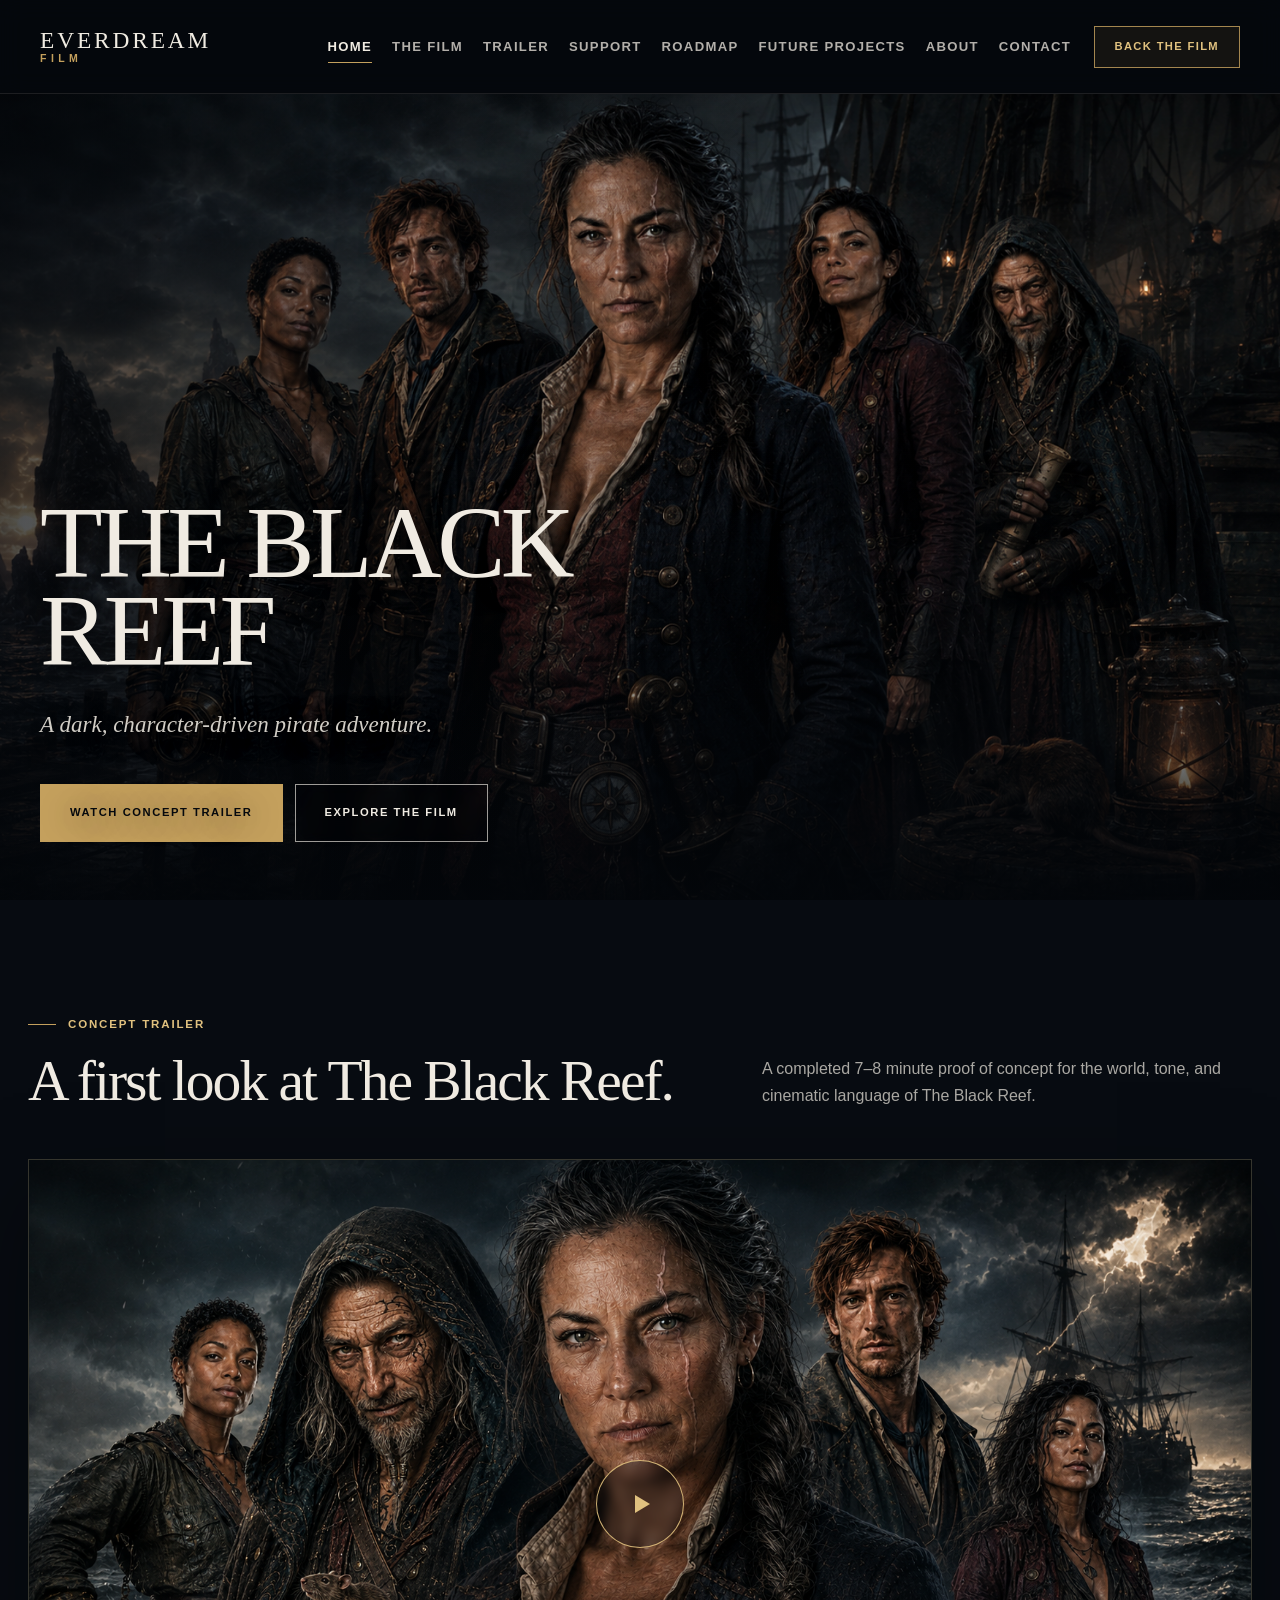
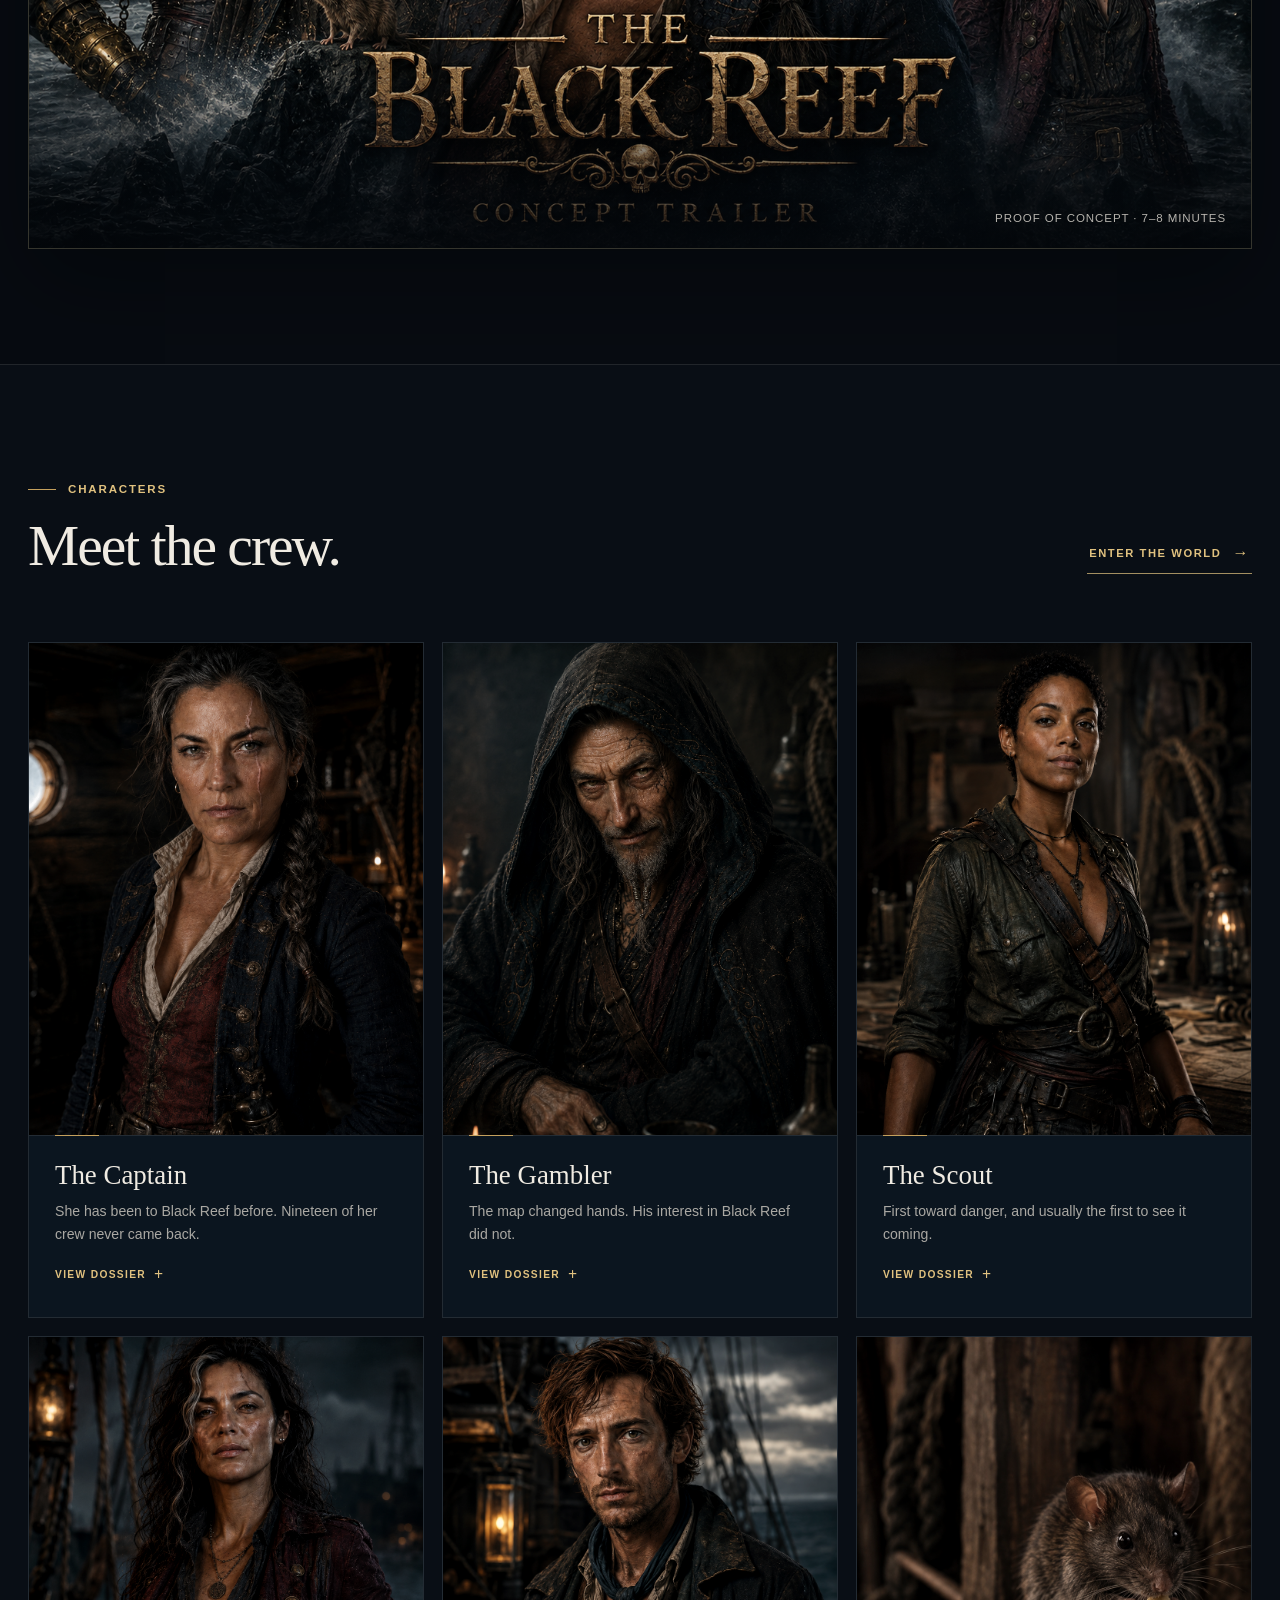
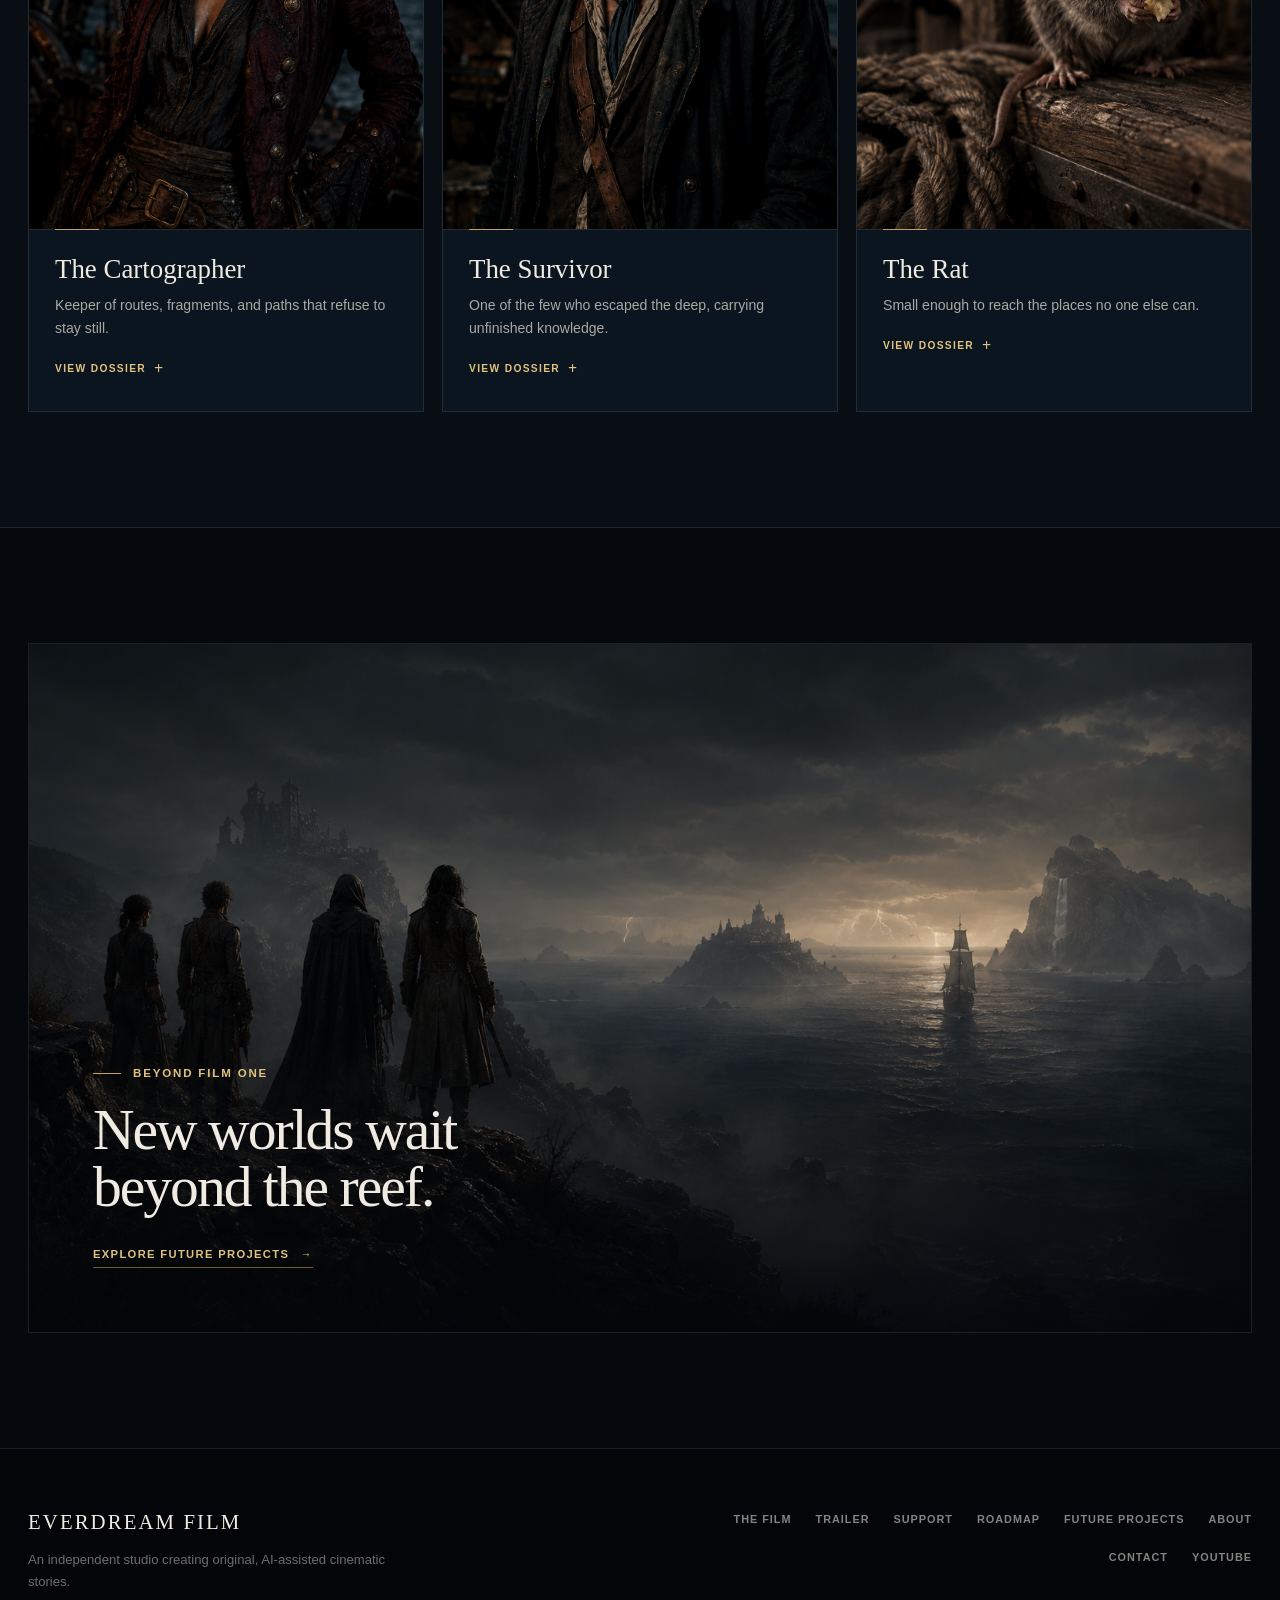
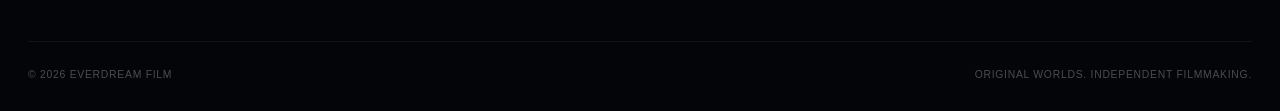
==== index.html @ 4c3705dc "Initial Everdream Film website" ====
<!doctype html>
<html lang="en">
  <head>
    <meta charset="utf-8">
    <meta name="viewport" content="width=device-width, initial-scale=1">
    <meta name="description" content="Everdream Film presents The Black Reef, a dark cinematic pirate adventure and an original AI-assisted feature project.">
    <meta name="theme-color" content="#05080d">
    <title>The Black Reef | Everdream Film</title>
    <link rel="stylesheet" href="css/styles.css">
    <script src="js/main.js" defer></script>
  </head>
  <body class="home-page">
    <a class="skip-link" href="#main-content">Skip to content</a>

    <header class="site-header">
      <div class="nav-wrap">
        <a class="wordmark" href="index.html" aria-label="Everdream Film home">
          <span class="wordmark__name">EVERDREAM</span>
          <span class="wordmark__type">Film</span>
        </a>

        <button class="menu-toggle" type="button" aria-expanded="false" aria-controls="site-navigation" aria-label="Open navigation">
          <span class="menu-toggle__line"></span>
        </button>

        <nav class="site-nav" id="site-navigation" aria-label="Primary navigation" data-open="false">
          <ul class="site-nav__list">
            <li><a class="site-nav__link" href="index.html" aria-current="page">Home</a></li>
            <li><a class="site-nav__link" href="film.html">The Film</a></li>
            <li><a class="site-nav__link" href="trailer.html">Trailer</a></li>
            <li><a class="site-nav__link" href="support.html">Support</a></li>
            <li><a class="site-nav__link" href="roadmap.html">Roadmap</a></li>
            <li><a class="site-nav__link" href="projects.html">Future Projects</a></li>
            <li><a class="site-nav__link" href="about.html">About</a></li>
            <li><a class="site-nav__link" href="contact.html">Contact</a></li>
          </ul>
          <a class="back-film" href="support.html">Back the Film</a>
        </nav>
      </div>
    </header>

    <main id="main-content">
      <section class="home-hero" aria-labelledby="hero-title">
        <img class="home-hero__art" src="assets/images/hero-black-reef.png" alt="The crew of The Black Reef standing on a storm-darkened dock" fetchpriority="high">
        <div class="home-hero__content">
          <h1 class="display-title" id="hero-title">THE BLACK REEF</h1>
          <p class="home-hero__subtitle">A dark, character-driven pirate adventure.</p>
          <div class="button-row">
            <a class="button button--primary" href="trailer.html">Watch Concept Trailer</a>
            <a class="button button--ghost" href="film.html">Explore the Film</a>
          </div>
        </div>
      </section>

      <section class="section home-trailer" aria-labelledby="featured-trailer-title">
        <div class="shell">
          <div class="section-heading section-heading--tight">
            <div>
              <p class="eyebrow">Concept trailer</p>
              <h2 class="section-title" id="featured-trailer-title">A first look at The Black Reef.</h2>
            </div>
            <p class="section-heading__copy">A completed 7–8 minute proof of concept for the world, tone, and cinematic language of The Black Reef.</p>
          </div>

          <a class="trailer-poster" href="trailer.html" aria-label="Open the Black Reef concept trailer page">
            <img src="assets/images/trailer-black-reef.png" alt="The Black Reef proof-of-concept artwork featuring the crew at sea" loading="lazy">
            <span class="play-button" aria-hidden="true"></span>
            <span class="trailer-poster__meta">Proof of concept · 7–8 minutes</span>
          </a>
        </div>
      </section>

      <section class="section section--navy" aria-labelledby="crew-title">
        <div class="shell">
          <div class="section-heading">
            <div>
              <p class="eyebrow">Characters</p>
              <h2 class="section-title" id="crew-title">Meet the crew.</h2>
            </div>
            <a class="text-link text-link--crew" href="film.html#characters">Enter the world</a>
          </div>

          <div class="crew-grid">
            <article class="crew-card character-card">
              <img src="assets/images/captain.png" alt="Portrait of The Captain" loading="lazy">
              <div class="crew-card__body"><h3 id="home-captain">The Captain</h3><p>She has been to Black Reef before. Nineteen of her crew never came back.</p><span class="crew-card__prompt" aria-hidden="true">View dossier</span></div>
              <button class="crew-card__open character-trigger" type="button" data-character="captain" aria-labelledby="home-captain" aria-haspopup="dialog"></button>
            </article>
            <article class="crew-card character-card">
              <img src="assets/images/gambler.png" alt="Portrait of The Gambler" loading="lazy">
              <div class="crew-card__body"><h3 id="home-gambler">The Gambler</h3><p>The map changed hands. His interest in Black Reef did not.</p><span class="crew-card__prompt" aria-hidden="true">View dossier</span></div>
              <button class="crew-card__open character-trigger" type="button" data-character="gambler" aria-labelledby="home-gambler" aria-haspopup="dialog"></button>
            </article>
            <article class="crew-card character-card">
              <img src="assets/images/scout.png" alt="Portrait of The Scout" loading="lazy">
              <div class="crew-card__body"><h3 id="home-scout">The Scout</h3><p>First toward danger, and usually the first to see it coming.</p><span class="crew-card__prompt" aria-hidden="true">View dossier</span></div>
              <button class="crew-card__open character-trigger" type="button" data-character="scout" aria-labelledby="home-scout" aria-haspopup="dialog"></button>
            </article>
            <article class="crew-card character-card">
              <img src="assets/images/cartographer.png" alt="Portrait of The Cartographer" loading="lazy">
              <div class="crew-card__body"><h3 id="home-cartographer">The Cartographer</h3><p>Keeper of routes, fragments, and paths that refuse to stay still.</p><span class="crew-card__prompt" aria-hidden="true">View dossier</span></div>
              <button class="crew-card__open character-trigger" type="button" data-character="cartographer" aria-labelledby="home-cartographer" aria-haspopup="dialog"></button>
            </article>
            <article class="crew-card character-card">
              <img src="assets/images/survivor.png" alt="Portrait of The Survivor" loading="lazy">
              <div class="crew-card__body"><h3 id="home-survivor">The Survivor</h3><p>One of the few who escaped the deep, carrying unfinished knowledge.</p><span class="crew-card__prompt" aria-hidden="true">View dossier</span></div>
              <button class="crew-card__open character-trigger" type="button" data-character="survivor" aria-labelledby="home-survivor" aria-haspopup="dialog"></button>
            </article>
            <article class="crew-card crew-card--rat character-card">
              <img src="assets/images/rat.png" alt="Portrait of The Rat" loading="lazy">
              <div class="crew-card__body"><h3 id="home-rat">The Rat</h3><p>Small enough to reach the places no one else can.</p><span class="crew-card__prompt" aria-hidden="true">View dossier</span></div>
              <button class="crew-card__open character-trigger" type="button" data-character="rat" aria-labelledby="home-rat" aria-haspopup="dialog"></button>
            </article>
          </div>
        </div>
      </section>

      <section class="section studio-teaser" aria-labelledby="future-title">
        <div class="shell">
          <a class="studio-teaser__visual" href="projects.html">
            <img src="assets/images/future-projects.png" alt="Figures looking across a dark sea toward distant islands and a sailing ship" loading="lazy">
            <div class="studio-teaser__copy">
              <p class="eyebrow">Beyond Film One</p>
              <h2 class="section-title" id="future-title">New worlds wait beyond the reef.</h2>
              <span class="text-link">Explore future projects</span>
            </div>
          </a>
        </div>
      </section>

      <dialog class="character-dialog" data-character-dialog aria-labelledby="character-dialog-title">
        <div class="character-dialog__surface">
          <button class="character-dialog__close" type="button" data-dialog-close aria-label="Close character dossier"><span aria-hidden="true">&#215;</span></button>
          <div class="character-dialog__portrait"><img src="assets/images/captain.png" alt="" data-character-image></div>
          <div class="character-dialog__copy">
            <p class="eyebrow">Character dossier</p>
            <h2 id="character-dialog-title" data-character-title>The Captain</h2>
            <p class="character-dialog__lead" data-character-lead></p>
            <div class="character-dialog__bio" data-character-copy></div>
          </div>
        </div>
      </dialog>
    </main>

    <footer class="site-footer">
      <div class="shell">
        <div class="footer-top">
          <div>
            <p class="footer-title">Everdream Film</p>
            <p class="footer-copy">An independent studio creating original, AI-assisted cinematic stories.</p>
          </div>
          <ul class="footer-nav" aria-label="Footer navigation">
            <li><a href="film.html">The Film</a></li>
            <li><a href="trailer.html">Trailer</a></li>
            <li><a href="support.html">Support</a></li>
            <li><a href="roadmap.html">Roadmap</a></li>
            <li><a href="projects.html">Future Projects</a></li>
            <li><a href="about.html">About</a></li>
            <li><a href="contact.html">Contact</a></li>
            <li><a href="https://www.youtube.com/@EverdreamAI">YouTube</a></li>
          </ul>
        </div>
        <div class="footer-bottom">
          <span>© <span data-current-year>2026</span> Everdream Film</span>
          <span>Original worlds. Independent filmmaking.</span>
        </div>
      </div>
    </footer>
  </body>
</html>
---- css/styles.css ----
:root {
  color-scheme: dark;
  --ink: #05080d;
  --ink-soft: #090e15;
  --navy: #0b151f;
  --navy-light: #142331;
  --paper: #f0ebe2;
  --muted: #aaa8a3;
  --gold: #c4a05d;
  --gold-light: #e0c17f;
  --gold-dark: #755a30;
  --red: #682128;
  --line: rgba(196, 160, 93, 0.23);
  --line-soft: rgba(240, 235, 226, 0.1);
  --serif: "Iowan Old Style", "Palatino Linotype", Palatino, Georgia, serif;
  --sans: Inter, ui-sans-serif, -apple-system, BlinkMacSystemFont, "Segoe UI", sans-serif;
  --page: min(1240px, calc(100% - 56px));
  --header-height: 94px;
  --ease: 240ms ease;
}

* {
  box-sizing: border-box;
}

html {
  scroll-behavior: smooth;
  scroll-padding-top: calc(var(--header-height) + 24px);
}

body {
  margin: 0;
  background: var(--ink);
  color: var(--paper);
  font-family: var(--sans);
  font-size: 16px;
  line-height: 1.65;
  -webkit-font-smoothing: antialiased;
  overflow-x: clip;
}

body.menu-open {
  overflow: hidden;
}

img,
video {
  display: block;
  max-width: 100%;
}

a {
  color: inherit;
  text-decoration: none;
}

button,
a {
  -webkit-tap-highlight-color: transparent;
}

button {
  color: inherit;
  font: inherit;
}

:focus-visible {
  outline: 2px solid var(--gold-light);
  outline-offset: 4px;
}

::selection {
  background: var(--gold);
  color: var(--ink);
}

.skip-link {
  position: fixed;
  top: 12px;
  left: 12px;
  z-index: 1000;
  padding: 10px 16px;
  background: var(--paper);
  color: var(--ink);
  transform: translateY(-160%);
  transition: transform var(--ease);
}

.skip-link:focus {
  transform: translateY(0);
}

.visually-hidden {
  position: absolute;
  width: 1px;
  height: 1px;
  padding: 0;
  margin: -1px;
  overflow: hidden;
  clip: rect(0, 0, 0, 0);
  white-space: nowrap;
  border: 0;
}

.shell {
  width: var(--page);
  margin-inline: auto;
}

/* Header and navigation */
.site-header {
  position: sticky;
  top: 0;
  z-index: 100;
  height: var(--header-height);
  border-bottom: 1px solid rgba(240, 235, 226, 0.09);
  background: rgba(5, 8, 13, 0.92);
  backdrop-filter: blur(12px);
  -webkit-backdrop-filter: blur(12px);
  transition: background-color var(--ease), box-shadow var(--ease);
}

.site-header.is-scrolled {
  background: rgba(5, 8, 13, 0.975);
  box-shadow: 0 12px 38px rgba(0, 0, 0, 0.22);
}

.nav-wrap {
  display: flex;
  width: min(1480px, calc(100% - 80px));
  height: 100%;
  align-items: center;
  justify-content: space-between;
  margin-inline: auto;
}

.wordmark {
  position: relative;
  z-index: 102;
  display: inline-flex;
  flex-direction: column;
  gap: 1px;
  line-height: 1;
  letter-spacing: 0.18em;
}

.wordmark__name {
  font-family: var(--serif);
  font-size: 1.46rem;
}

.wordmark__type {
  color: var(--gold);
  font-size: 0.66rem;
  font-weight: 700;
  letter-spacing: 0.42em;
  text-transform: uppercase;
}

.site-nav {
  display: flex;
  align-items: center;
  gap: clamp(22px, 1.75vw, 32px);
}

.site-nav__list {
  display: flex;
  align-items: center;
  gap: clamp(20px, 1.55vw, 29px);
  margin: 0;
  padding: 0;
  list-style: none;
}

.site-nav__link {
  position: relative;
  color: rgba(240, 235, 226, 0.74);
  font-size: 0.82rem;
  font-weight: 650;
  letter-spacing: 0.1em;
  text-transform: uppercase;
  transition: color var(--ease);
}

.site-nav__link::after {
  position: absolute;
  right: 0;
  bottom: -9px;
  left: 0;
  height: 1px;
  background: var(--gold);
  content: "";
  transform: scaleX(0);
  transform-origin: right;
  transition: transform var(--ease);
}

.site-nav__link:hover,
.site-nav__link[aria-current="page"] {
  color: var(--paper);
}

.site-nav__link:hover::after,
.site-nav__link[aria-current="page"]::after {
  transform: scaleX(1);
  transform-origin: left;
}

.back-film {
  display: inline-flex;
  min-height: 42px;
  align-items: center;
  justify-content: center;
  padding: 9px 20px;
  border: 1px solid rgba(196, 160, 93, 0.82);
  background: rgba(196, 160, 93, 0.08);
  color: var(--gold-light);
  font-size: 0.7rem;
  font-weight: 750;
  letter-spacing: 0.12em;
  text-transform: uppercase;
  transition: background var(--ease), color var(--ease), border-color var(--ease);
}

.back-film:hover {
  border-color: var(--gold-light);
  background: var(--gold-light);
  color: var(--ink);
}

.menu-toggle {
  position: relative;
  z-index: 102;
  display: none;
  width: 46px;
  height: 46px;
  padding: 0;
  border: 0;
  background: transparent;
  cursor: pointer;
}

.menu-toggle__line,
.menu-toggle::before,
.menu-toggle::after {
  position: absolute;
  left: 11px;
  width: 24px;
  height: 1px;
  background: var(--paper);
  content: "";
  transition: transform var(--ease), opacity var(--ease), top var(--ease);
}

.menu-toggle::before { top: 15px; }
.menu-toggle__line { top: 22px; }
.menu-toggle::after { top: 29px; }
.menu-toggle[aria-expanded="true"]::before { top: 22px; transform: rotate(45deg); }
.menu-toggle[aria-expanded="true"] .menu-toggle__line { opacity: 0; }
.menu-toggle[aria-expanded="true"]::after { top: 22px; transform: rotate(-45deg); }

/* Type and shared elements */
.eyebrow {
  display: flex;
  align-items: center;
  gap: 12px;
  margin: 0 0 18px;
  color: var(--gold-light);
  font-size: 0.72rem;
  font-weight: 700;
  letter-spacing: 0.16em;
  text-transform: uppercase;
}

.eyebrow::before {
  width: 28px;
  height: 1px;
  background: var(--gold);
  content: "";
}

.display-title,
.section-title,
.page-title {
  margin: 0;
  font-family: var(--serif);
  font-weight: 400;
  text-wrap: balance;
}

.display-title {
  max-width: 700px;
  font-size: clamp(4.4rem, 8vw, 8.4rem);
  line-height: 0.86;
  letter-spacing: -0.045em;
}

.page-title {
  max-width: 860px;
  font-size: clamp(3.5rem, 7vw, 7rem);
  line-height: 0.92;
  letter-spacing: -0.04em;
}

.section-title {
  font-size: clamp(2.55rem, 4.5vw, 4.9rem);
  line-height: 0.99;
  letter-spacing: -0.035em;
}

.lede {
  max-width: 680px;
  margin: 22px 0 0;
  color: rgba(240, 235, 226, 0.76);
  font-family: var(--serif);
  font-size: clamp(1.1rem, 1.8vw, 1.38rem);
  font-style: italic;
}

.button-row {
  display: flex;
  flex-wrap: wrap;
  gap: 12px;
  margin-top: 34px;
}

.button {
  display: inline-flex;
  min-height: 52px;
  align-items: center;
  justify-content: center;
  padding: 13px 23px;
  border: 1px solid var(--gold);
  font-size: 0.7rem;
  font-weight: 750;
  letter-spacing: 0.14em;
  text-transform: uppercase;
  transition: background var(--ease), color var(--ease), border-color var(--ease), transform var(--ease);
}

.button:hover {
  transform: translateY(-2px);
}

.button--primary {
  background: var(--gold);
  color: var(--ink);
}

.button--primary:hover {
  border-color: var(--gold-light);
  background: var(--gold-light);
}

.button--ghost {
  border-color: rgba(240, 235, 226, 0.66);
  background: rgba(5, 8, 13, 0.22);
  color: var(--paper);
  backdrop-filter: blur(6px);
}

.button--ghost:hover {
  border-color: var(--paper);
  background: var(--paper);
  color: var(--ink);
}

.text-link {
  display: inline-flex;
  align-items: center;
  gap: 11px;
  padding-bottom: 3px;
  border-bottom: 1px solid var(--gold-dark);
  color: var(--gold-light);
  font-size: 0.7rem;
  font-weight: 750;
  letter-spacing: 0.12em;
  text-transform: uppercase;
  transition: gap var(--ease), border-color var(--ease);
}

.text-link::after { content: "→"; }
.text-link:hover { gap: 16px; border-color: var(--gold-light); }

.text-link--crew {
  min-height: 36px;
  padding: 3px 2px 7px;
  border-bottom-color: rgba(224, 193, 127, 0.72);
  letter-spacing: 0.14em;
}

.text-link--crew::after {
  font-size: 1rem;
  transition: transform var(--ease);
}

.text-link--crew:hover {
  border-color: var(--gold-light);
}

.text-link--crew:hover::after {
  transform: translateX(3px);
}

.section {
  position: relative;
  padding: clamp(78px, 9vw, 126px) 0;
}

.section--compact { padding: clamp(66px, 7vw, 96px) 0; }
.section--navy { border-block: 1px solid var(--line-soft); background: var(--ink-soft); }
.section--red-glow {
  background: radial-gradient(circle at 88% 18%, rgba(104, 33, 40, 0.16), transparent 30%), var(--ink);
}

.section-heading {
  display: flex;
  align-items: flex-end;
  justify-content: space-between;
  gap: 40px;
  margin-bottom: clamp(38px, 5.5vw, 68px);
}

.section-heading--tight { margin-bottom: clamp(32px, 4vw, 50px); }
.section-heading--top { align-items: flex-start; }

.section-heading__copy {
  max-width: 490px;
  margin: 0;
  color: var(--muted);
}

.intro-grid {
  display: grid;
  grid-template-columns: minmax(0, 0.82fr) minmax(0, 1.18fr);
  gap: clamp(40px, 9vw, 130px);
  align-items: start;
}

.intro-copy {
  margin: 0 0 24px;
  color: var(--paper);
  font-family: var(--serif);
  font-size: clamp(1.45rem, 2.45vw, 2.2rem);
  line-height: 1.38;
}

.body-copy { max-width: 680px; color: var(--muted); }
.body-copy p { margin-block: 0 16px; }
.body-copy p:last-child { margin-bottom: 0; }

/* Homepage */
.home-page .site-header {
  border-bottom-color: rgba(240, 235, 226, 0.1);
  background: rgba(5, 8, 13, 0.92);
}

.home-hero {
  position: relative;
  height: calc(100svh - var(--header-height));
  min-height: 640px;
  overflow: hidden;
  background: var(--ink);
}

.home-hero__art {
  position: absolute;
  inset: 0;
  width: 100%;
  height: 100%;
  object-fit: cover;
  object-position: 50% 45%;
}

.home-hero::before {
  position: absolute;
  inset: 0;
  z-index: 1;
  background:
    linear-gradient(90deg, rgba(3, 6, 10, 0.66) 0%, rgba(3, 6, 10, 0.1) 40%, transparent 62%),
    linear-gradient(0deg, rgba(3, 6, 10, 0.92) 0%, rgba(3, 6, 10, 0.13) 38%, transparent 62%);
  content: "";
  pointer-events: none;
}

.home-hero__content {
  position: absolute;
  bottom: clamp(46px, 6.5vh, 72px);
  left: max(40px, calc((100% - min(1480px, calc(100% - 80px))) / 2));
  z-index: 2;
  width: min(610px, calc(100% - 56px));
  text-shadow: 0 3px 30px rgba(0, 0, 0, 0.72);
}

.home-hero__subtitle {
  margin: 30px 0 0;
  color: rgba(240, 235, 226, 0.87);
  font-family: var(--serif);
  font-size: clamp(1.12rem, 1.8vw, 1.45rem);
  font-style: italic;
}

.home-hero .button-row { margin-top: 40px; }
.home-hero .button { min-height: 58px; padding: 15px 29px; }

.home-trailer { background: #070b11; }

.js .home-page .reveal-section {
  opacity: 0;
  transform: translateY(12px);
  transition: opacity 520ms ease, transform 520ms ease;
}

.js .home-page .reveal-section.is-visible {
  opacity: 1;
  transform: translateY(0);
}

.trailer-poster {
  position: relative;
  display: block;
  overflow: hidden;
  border: 1px solid var(--line);
  background: var(--navy);
  box-shadow: 0 32px 90px rgba(0, 0, 0, 0.36);
}

.trailer-poster::after {
  position: absolute;
  inset: 0;
  background: linear-gradient(0deg, rgba(3, 6, 10, 0.78), transparent 30%);
  content: "";
  transition: background var(--ease);
}

.trailer-poster img {
  width: 100%;
  aspect-ratio: 16 / 9;
  object-fit: cover;
  transition: transform 700ms ease;
}

.trailer-poster:hover img { transform: scale(1.015); }
.trailer-poster:hover::after { background: linear-gradient(0deg, rgba(3, 6, 10, 0.66), transparent 34%); }

.play-button {
  position: absolute;
  top: 50%;
  left: 50%;
  z-index: 3;
  display: grid;
  width: 88px;
  height: 88px;
  place-items: center;
  border: 1px solid rgba(224, 193, 127, 0.9);
  border-radius: 50%;
  background: rgba(3, 6, 10, 0.42);
  box-shadow: 0 10px 38px rgba(0, 0, 0, 0.35);
  transform: translate(-50%, -50%);
  transition: background var(--ease), transform var(--ease);
  backdrop-filter: blur(5px);
}

.play-button::after {
  width: 0;
  height: 0;
  margin-left: 5px;
  border-top: 9px solid transparent;
  border-bottom: 9px solid transparent;
  border-left: 15px solid var(--gold-light);
  content: "";
}

.trailer-poster:hover .play-button {
  background: rgba(196, 160, 93, 0.2);
  transform: translate(-50%, -50%) scale(1.06);
}

.trailer-poster__meta {
  position: absolute;
  right: 25px;
  bottom: 20px;
  z-index: 3;
  color: rgba(240, 235, 226, 0.75);
  font-size: 0.72rem;
  letter-spacing: 0.08em;
  text-transform: uppercase;
}

.crew-grid {
  display: grid;
  grid-template-columns: repeat(3, 1fr);
  gap: 18px;
}

.crew-card {
  position: relative;
  overflow: hidden;
  border: 1px solid var(--line-soft);
  background: var(--navy);
  transition: border-color var(--ease), transform var(--ease);
}

.character-card { cursor: pointer; }

.crew-card__open {
  position: absolute;
  inset: 0;
  z-index: 3;
  width: 100%;
  padding: 0;
  border: 0;
  background: transparent;
  cursor: pointer;
}

.crew-card__open:focus-visible {
  outline: 2px solid var(--gold-light);
  outline-offset: -5px;
}

.crew-card:hover {
  border-color: var(--gold-dark);
  transform: translateY(-4px);
}

.crew-card img {
  width: 100%;
  aspect-ratio: 4 / 5;
  object-fit: cover;
  object-position: center 22%;
  filter: saturate(0.88) contrast(1.03);
  transition: filter var(--ease), transform 600ms ease;
}

.crew-card:hover img {
  filter: saturate(1) contrast(1.03);
  transform: scale(1.015);
}

.crew-card--rat img { object-position: center; }

.crew-card__body {
  position: relative;
  padding: 25px 26px 28px;
  border-top: 1px solid var(--line-soft);
}

.crew-card__body::before {
  position: absolute;
  top: -1px;
  left: 26px;
  width: 44px;
  height: 1px;
  background: var(--gold);
  content: "";
}

.crew-card h3 {
  margin: 0;
  font-family: var(--serif);
  font-size: clamp(1.5rem, 2.1vw, 2rem);
  font-weight: 400;
  line-height: 1.1;
}

.crew-card p {
  margin: 9px 0 0;
  color: var(--muted);
  font-size: 0.88rem;
}

.crew-card__prompt {
  display: inline-flex;
  align-items: center;
  gap: 8px;
  margin-top: 16px;
  color: var(--gold-light);
  font-size: 0.64rem;
  font-weight: 700;
  letter-spacing: 0.13em;
  text-transform: uppercase;
}

.crew-card__prompt::after {
  content: "+";
  font-family: var(--serif);
  font-size: 1rem;
  transition: transform var(--ease);
}

.character-card:hover .crew-card__prompt::after { transform: rotate(90deg); }

.character-dialog {
  width: min(980px, calc(100% - 40px));
  max-width: none;
  max-height: min(780px, calc(100dvh - 40px));
  margin: auto;
  padding: 0;
  overflow: hidden;
  border: 1px solid rgba(196, 160, 93, 0.42);
  background: var(--ink-soft);
  color: var(--paper);
  box-shadow: 0 40px 120px rgba(0, 0, 0, 0.74);
}

.character-dialog::backdrop {
  background: rgba(2, 4, 7, 0.82);
  backdrop-filter: blur(8px);
}

.character-dialog__surface {
  position: relative;
  display: grid;
  grid-template-columns: minmax(280px, 0.8fr) minmax(0, 1.2fr);
  min-height: 600px;
}

.character-dialog__portrait {
  min-height: 0;
  overflow: hidden;
  background: var(--navy);
}

.character-dialog__portrait img {
  width: 100%;
  height: 100%;
  object-fit: cover;
  object-position: center 22%;
}

.character-dialog__copy {
  align-self: center;
  padding: clamp(42px, 6vw, 76px);
}

.character-dialog__copy h2 {
  margin: 0;
  font-family: var(--serif);
  font-size: clamp(2.6rem, 5vw, 4.8rem);
  font-weight: 400;
  line-height: 0.98;
}

.character-dialog__lead {
  margin: 24px 0 0;
  color: var(--gold-light);
  font-family: var(--serif);
  font-size: clamp(1.15rem, 2vw, 1.5rem);
  font-style: italic;
  line-height: 1.45;
}

.character-dialog__bio { margin-top: 24px; color: var(--muted); }
.character-dialog__bio p { margin: 0; }
.character-dialog__bio p + p { margin-top: 14px; }

.character-dialog__close {
  position: absolute;
  top: 16px;
  right: 16px;
  z-index: 2;
  display: grid;
  width: 44px;
  height: 44px;
  place-items: center;
  border: 1px solid rgba(240, 235, 226, 0.28);
  border-radius: 50%;
  background: rgba(5, 8, 13, 0.72);
  color: var(--paper);
  font-size: 1.5rem;
  cursor: pointer;
  transition: border-color var(--ease), background var(--ease), transform var(--ease);
}

.character-dialog__close:hover { border-color: var(--gold-light); background: var(--navy); transform: rotate(4deg); }

.studio-teaser { background: var(--ink); }

.studio-teaser__visual {
  position: relative;
  display: block;
  min-height: 560px;
  overflow: hidden;
  border: 1px solid var(--line-soft);
}

.studio-teaser__visual::after {
  position: absolute;
  inset: 0;
  background: linear-gradient(90deg, rgba(3, 6, 10, 0.15), transparent 55%), linear-gradient(0deg, rgba(3, 6, 10, 0.88), transparent 60%);
  content: "";
}

.studio-teaser__visual img {
  width: 100%;
  height: 100%;
  min-height: 560px;
  object-fit: cover;
  object-position: center;
  transition: transform 800ms ease;
}

.studio-teaser__visual:hover img { transform: scale(1.012); }

.studio-teaser__copy {
  position: absolute;
  bottom: clamp(30px, 5vw, 64px);
  left: clamp(26px, 5vw, 64px);
  z-index: 2;
  max-width: 640px;
}

.studio-teaser__copy .text-link { margin-top: 30px; }

/* Image-led film and project pages */
.film-hero,
.projects-hero {
  position: relative;
  min-height: max(620px, 88svh);
  overflow: hidden;
  background: var(--ink);
}

.film-hero > img,
.projects-hero > img {
  position: absolute;
  inset: 0;
  width: 100%;
  height: 100%;
  object-fit: cover;
}

.film-hero > img { object-position: 50% 34%; }
.projects-hero > img { object-position: 50% center; }

.film-hero::after,
.projects-hero::after {
  position: absolute;
  inset: 0;
  background: linear-gradient(0deg, rgba(3, 6, 10, 0.94), transparent 53%), linear-gradient(90deg, rgba(3, 6, 10, 0.45), transparent 48%);
  content: "";
}

.film-hero__content,
.projects-hero .page-hero__content {
  position: absolute;
  right: 0;
  bottom: clamp(50px, 8vh, 90px);
  left: 0;
  z-index: 2;
  padding: 0;
}

.film-world {
  position: relative;
  min-height: clamp(560px, 58vw, 760px);
  overflow: hidden;
  border-block: 1px solid var(--line-soft);
}

.film-world > img {
  position: absolute;
  inset: 0;
  width: 100%;
  height: 100%;
  object-fit: cover;
  object-position: 56% center;
}

.film-world::after {
  position: absolute;
  inset: 0;
  background: linear-gradient(90deg, rgba(3, 6, 10, 0.84) 0%, rgba(3, 6, 10, 0.58) 34%, transparent 68%), linear-gradient(0deg, rgba(3, 6, 10, 0.54), transparent 56%);
  content: "";
}

.film-world__copy {
  position: absolute;
  right: 0;
  bottom: clamp(48px, 9%, 88px);
  left: 0;
  z-index: 2;
  padding-right: 52%;
}

.film-world__copy .section-title { max-width: 640px; font-size: clamp(2.8rem, 5.2vw, 5.6rem); }

.film-world__copy p:last-child {
  max-width: 590px;
  margin: 24px 0 0;
  color: rgba(240, 235, 226, 0.72);
  font-size: 1.06rem;
}

.crew-grid--film { grid-template-columns: repeat(3, 1fr); }

.film-stakes {
  display: grid;
  grid-template-columns: minmax(0, 1.08fr) minmax(430px, 0.92fr);
  min-height: 720px;
  border-block: 1px solid var(--line-soft);
  background: var(--ink-soft);
}

.film-stakes__art { min-height: 580px; overflow: hidden; }
.film-stakes__art img { width: 100%; height: 100%; object-fit: cover; object-position: 45% center; }

.film-stakes__content {
  display: flex;
  flex-direction: column;
  justify-content: center;
  padding: clamp(54px, 7vw, 106px);
  background: radial-gradient(circle at 100% 0, rgba(104, 33, 40, 0.16), transparent 36%), var(--ink-soft);
}

.film-stakes__lead {
  margin: 28px 0 0;
  color: rgba(240, 235, 226, 0.78);
  font-family: var(--serif);
  font-size: clamp(1.25rem, 2vw, 1.75rem);
  line-height: 1.5;
}

.stakes-list { margin-top: 42px; border-top: 1px solid var(--line-soft); }
.stakes-list > div { display: grid; grid-template-columns: 34px 1fr; gap: 14px; padding: 20px 0; border-bottom: 1px solid var(--line-soft); }
.stakes-list span { color: var(--gold-dark); font-family: var(--serif); }
.stakes-list p { margin: 0; color: var(--muted); }

.lore-grid {
  display: grid;
  grid-template-columns: repeat(3, 1fr);
  gap: 1px;
  border: 1px solid var(--line-soft);
  background: var(--line-soft);
}

.lore-card {
  min-height: 260px;
  padding: 34px;
  background: var(--ink-soft);
}

.lore-card__number { color: var(--gold-dark); font-family: var(--serif); font-size: 1.25rem; }
.lore-card h3 { margin: 50px 0 11px; font-family: var(--serif); font-size: 1.8rem; font-weight: 400; }
.lore-card p { margin: 0; color: var(--muted); font-size: 0.92rem; }

/* Interior page heroes */
.page-hero {
  position: relative;
  display: flex;
  min-height: clamp(420px, 38vw, 470px);
  align-items: flex-end;
  overflow: hidden;
  border-bottom: 1px solid var(--line-soft);
  background-color: var(--navy);
  background-position: center 34%;
  background-size: cover;
}

.page-hero--trailer { background-image: url("../assets/images/trailer-black-reef.png"); background-position: center 30%; }
.page-hero--support { background-image: url("../assets/images/420d20b5-85be-4107-9ee0-672ff41a0551.png"); background-position: center 43%; }
.page-hero--roadmap { background-image: url("../assets/images/future-projects.png"); background-position: center 50%; }
.page-hero--about { min-height: clamp(520px, 50vw, 680px); background-image: url("../assets/images/370b3db3-9d6c-4b3a-a5e7-503d457cbce5.png"); background-position: center 4%; }

.page-hero::after {
  position: absolute;
  inset: 0;
  background: linear-gradient(0deg, rgba(3, 6, 10, 0.96), rgba(3, 6, 10, 0.14) 74%), linear-gradient(90deg, rgba(3, 6, 10, 0.58), transparent 64%);
  content: "";
}

.page-hero__content {
  position: relative;
  z-index: 2;
  width: var(--page);
  margin-inline: auto;
  padding: 0 0 clamp(48px, 5vw, 66px);
}

.support-hero__actions { margin-top: 30px; }

.page-title--wide {
  max-width: 1080px;
  font-size: clamp(3.2rem, 6vw, 6.15rem);
}

/* Trailer page */
.trailer-stage { position: relative; }

.trailer-stage__frame {
  position: relative;
  overflow: hidden;
  border: 1px solid var(--line);
  background: var(--navy);
  box-shadow: 0 32px 90px rgba(0, 0, 0, 0.36);
  aspect-ratio: 16 / 9;
}

.trailer-stage__frame::after {
  position: absolute;
  inset: 0;
  background: rgba(3, 6, 10, 0.06);
  content: "";
}

.trailer-stage__frame img {
  width: 100%;
  height: 100%;
  object-fit: cover;
}

.trailer-meta {
  display: grid;
  grid-template-columns: repeat(3, 1fr);
  margin-top: 1px;
  border: 1px solid var(--line-soft);
}

.meta-item {
  padding: 25px 28px;
  border-right: 1px solid var(--line-soft);
}

.meta-item:last-child { border-right: 0; }
.meta-item__label { display: block; margin-bottom: 4px; color: var(--gold); font-size: 0.67rem; letter-spacing: 0.1em; text-transform: uppercase; }
.meta-item__value { font-family: var(--serif); font-size: 1.2rem; }

/* Support */
.support-summary {
  display: grid;
  grid-template-columns: 1.1fr 0.9fr;
  gap: 1px;
  border: 1px solid var(--line-soft);
  background: var(--line-soft);
}

.support-summary__main,
.support-summary__status { padding: clamp(34px, 5vw, 62px); background: var(--ink-soft); }

.funding-amount { margin: 10px 0 0; font-family: var(--serif); font-size: clamp(4rem, 7.5vw, 6.8rem); font-weight: 400; line-height: 1; }
.funding-label { margin: 10px 0 0; color: var(--muted); font-size: 0.75rem; letter-spacing: 0.08em; text-transform: uppercase; }
.status-mark { display: grid; width: 44px; height: 44px; place-items: center; margin-bottom: 28px; border: 1px solid var(--gold); border-radius: 50%; color: var(--gold-light); }
.support-summary__status h2 { margin: 0; font-family: var(--serif); font-size: 2rem; font-weight: 400; }
.support-summary__status p { margin: 10px 0 0; color: var(--muted); }

.tier-grid { display: grid; grid-template-columns: repeat(2, 1fr); gap: 16px; }
.tier-card {
  position: relative;
  min-height: 240px;
  overflow: hidden;
  padding: clamp(28px, 4vw, 42px);
  border: 1px solid var(--line-soft);
  background: var(--ink-soft);
  transition: border-color var(--ease), transform var(--ease);
}
.tier-card:hover { border-color: var(--gold-dark); transform: translateY(-3px); }
.tier-card--featured { grid-column: 1 / -1; min-height: 0; border-color: rgba(196, 160, 93, 0.42); background: radial-gradient(circle at 90% 10%, rgba(104, 33, 40, 0.18), transparent 32%), var(--ink-soft); }
.tier-card__amount { margin: 0; color: var(--gold-light); font-family: var(--serif); font-size: 2.2rem; line-height: 1; }
.tier-card h3 { margin: 17px 0 10px; font-family: var(--serif); font-size: 1.8rem; font-weight: 400; }
.tier-card p { max-width: 760px; margin: 0; color: var(--muted); font-size: 0.92rem; }
.tier-card__number { position: absolute; right: 16px; bottom: -24px; color: rgba(240, 235, 226, 0.028); font-family: var(--serif); font-size: 8rem; line-height: 1; }
.tier-card__rewards { position: relative; z-index: 1; margin: 16px 0 0; padding: 0; color: var(--muted); font-size: 0.92rem; list-style: none; }
.tier-card__rewards li { position: relative; padding-left: 18px; }
.tier-card__rewards li + li { margin-top: 6px; }
.tier-card__rewards li::before { position: absolute; top: 0.72em; left: 0; width: 6px; height: 1px; background: var(--gold-dark); content: ""; }
.tier-card .tier-card__terms { margin-top: 16px; padding-top: 16px; border-top: 1px solid var(--line-soft); font-size: 0.84rem; }

.support-note {
  display: grid;
  grid-template-columns: 0.7fr 1.3fr;
  gap: clamp(32px, 7vw, 92px);
  padding: clamp(36px, 5vw, 62px);
  border-left: 2px solid var(--red);
  background: rgba(104, 33, 40, 0.07);
}
.support-note h2 { margin: 0; font-family: var(--serif); font-size: 2.1rem; font-weight: 400; line-height: 1.1; }
.support-note p { margin: 0; color: var(--muted); }

/* Roadmap */
.roadmap { position: relative; margin: 0; padding: 0; list-style: none; }
.roadmap::before { position: absolute; top: 18px; bottom: 18px; left: 18px; width: 1px; background: linear-gradient(var(--gold), var(--gold-dark) 52%, var(--line-soft)); content: ""; }
.roadmap__step { position: relative; display: grid; grid-template-columns: 76px minmax(240px, 0.72fr) minmax(220px, 0.48fr); gap: clamp(20px, 4vw, 54px); padding: 0 0 clamp(38px, 4.5vw, 58px); }
.roadmap__step:last-child { padding-bottom: 0; }
.roadmap__marker { position: relative; z-index: 2; display: grid; width: 37px; height: 37px; place-items: center; border: 1px solid var(--gold-dark); border-radius: 50%; background: var(--ink); color: var(--gold-light); font-size: 0.63rem; transition: background var(--ease), box-shadow var(--ease), transform var(--ease); }
.roadmap__step.is-complete .roadmap__marker { background: var(--gold); color: var(--ink); }
.roadmap__step.is-active .roadmap__marker { border-color: var(--gold-light); box-shadow: 0 0 34px rgba(196, 160, 93, 0.28); transform: scale(1.08); }
.roadmap__status { display: block; margin-bottom: 8px; color: var(--gold); font-size: 0.66rem; font-weight: 700; letter-spacing: 0.13em; text-transform: uppercase; }
.roadmap__step.is-active .roadmap__status { color: var(--gold-light); }
.roadmap__title { margin: 0; font-family: var(--serif); font-size: clamp(1.75rem, 2.8vw, 2.6rem); font-weight: 400; line-height: 1.05; }
.roadmap__toggle { align-self: start; display: flex; min-height: 44px; align-items: center; justify-content: space-between; gap: 20px; padding: 10px 0 12px; border: 0; border-bottom: 1px solid var(--line); background: transparent; color: var(--gold-light); font-size: 0.68rem; font-weight: 700; letter-spacing: 0.12em; text-transform: uppercase; cursor: pointer; transition: border-color var(--ease), color var(--ease); }
.roadmap__toggle:hover { border-color: var(--gold-light); color: var(--paper); }
.roadmap__toggle-mark { font-family: var(--serif); font-size: 1.3rem; font-weight: 400; }
.roadmap__detail { grid-column: 2 / -1; margin-top: -18px; padding: 24px 0 0; border-top: 1px solid var(--line-soft); }
.roadmap__detail p { max-width: 720px; margin: 0; color: var(--muted); }

/* Future projects */
.film-card-grid { display: grid; grid-template-columns: repeat(2, 1fr); gap: 18px; }
.film-card {
  position: relative;
  display: flex;
  min-height: 490px;
  flex-direction: column;
  justify-content: flex-end;
  overflow: hidden;
  padding: clamp(30px, 4.5vw, 52px);
  border: 1px solid var(--line-soft);
  background: var(--navy);
  transition: border-color var(--ease), transform var(--ease);
}
.film-card::after { position: absolute; inset: 0; z-index: 0; background: linear-gradient(0deg, rgba(3, 6, 10, 0.98), transparent 75%); content: ""; }
.film-card > * { position: relative; z-index: 1; }
.film-card:hover { border-color: var(--gold-dark); transform: translateY(-4px); }
.film-card--black-reef { grid-column: 1 / -1; min-height: 520px; background-image: url("../assets/images/hero-black-reef.png"); background-position: 50% 38%; background-size: cover; }
.film-card--unknown {
  min-height: 365px;
  background: repeating-linear-gradient(135deg, transparent 0 48px, rgba(196, 160, 93, 0.03) 48px 49px), linear-gradient(145deg, var(--navy-light), #070b10);
}
.film-card__index { position: absolute; top: 20px; right: 26px; color: rgba(240, 235, 226, 0.07); font-family: var(--serif); font-size: 6.8rem; line-height: 1; }
.film-card__status { margin: 0 0 12px; color: var(--gold); font-size: 0.69rem; letter-spacing: 0.1em; text-transform: uppercase; }
.film-card h2 { margin: 0; font-family: var(--serif); font-size: clamp(2.3rem, 4.8vw, 4.5rem); font-weight: 400; line-height: 0.96; }
.film-card--unknown h2 { max-width: 440px; font-size: clamp(2.1rem, 3.8vw, 3.65rem); }
.film-card p:not(.film-card__status) { max-width: 540px; margin: 18px 0 0; color: var(--muted); }
.film-card .text-link { align-self: flex-start; margin-top: 26px; }
/* About */
.about-statement { max-width: 1100px; margin: 0; font-family: var(--serif); font-size: clamp(2rem, 4.5vw, 4.4rem); line-height: 1.2; letter-spacing: -0.025em; }
.about-statement em { color: var(--gold-light); font-style: normal; }
.about-manifesto { background: radial-gradient(circle at 10% 15%, rgba(196, 160, 93, 0.07), transparent 24%), var(--ink); }
.about-manifesto__grid { display: grid; grid-template-columns: 130px 1fr; gap: clamp(36px, 7vw, 100px); align-items: start; }
.about-manifesto__index { margin: 10px 0 0; color: var(--gold-dark); font-family: var(--serif); font-size: 0.82rem; letter-spacing: 0.08em; }
.principles-grid { display: grid; grid-template-columns: repeat(3, 1fr); gap: 1px; border: 1px solid var(--line-soft); background: var(--line-soft); }
.principle { min-height: 285px; padding: clamp(28px, 4vw, 42px); background: var(--ink-soft); }
.principle__index { color: var(--gold-dark); font-family: var(--serif); }
.principle h3 { margin: 64px 0 13px; font-family: var(--serif); font-size: 1.9rem; font-weight: 400; }
.principle p { margin: 0; color: var(--muted); }
.story-grid { display: grid; grid-template-columns: 0.85fr 1.15fr; gap: clamp(40px, 8vw, 105px); align-items: center; }
.story-copy p { margin: 23px 0 0; color: var(--muted); }
.about-film-one .story-grid { grid-template-columns: 1.15fr 0.85fr; }
.about-film-art { position: relative; overflow: hidden; border: 1px solid var(--line-soft); aspect-ratio: 3 / 2; }
.about-film-art img { width: 100%; height: 100%; object-fit: cover; object-position: 62% center; }

/* Contact */
.contact-hero {
  position: relative;
  min-height: 440px;
  overflow: hidden;
  border-bottom: 1px solid var(--line-soft);
  background:
    linear-gradient(90deg, rgba(5, 8, 13, 0.68), rgba(5, 8, 13, 0.2)),
    linear-gradient(0deg, rgba(5, 8, 13, 0.92), rgba(5, 8, 13, 0.22)),
    url("../assets/images/future-projects.png") center 44% / cover;
}

.contact-hero__inner {
  position: relative;
  z-index: 1;
  padding-top: clamp(96px, 13vw, 150px);
  padding-bottom: clamp(60px, 8vw, 90px);
}

.contact-layout {
  display: grid;
  grid-template-columns: minmax(260px, 0.7fr) minmax(0, 1.3fr);
  gap: clamp(50px, 9vw, 130px);
  align-items: start;
}

.contact-aside {
  padding-top: 8px;
}

.contact-email {
  display: inline-block;
  padding-bottom: 5px;
  border-bottom: 1px solid var(--gold-dark);
  color: var(--gold-light);
  font-family: var(--serif);
  font-size: clamp(1.35rem, 2.25vw, 2rem);
  line-height: 1.2;
  overflow-wrap: anywhere;
  transition: color var(--ease), border-color var(--ease);
}

.contact-email:hover {
  border-color: var(--gold-light);
  color: var(--paper);
}

.contact-placeholder-note { max-width: 290px; margin: 16px 0 0; color: rgba(240, 235, 226, 0.46); font-size: 0.78rem; }

.contact-options { border-top: 1px solid var(--line-soft); }
.contact-option { position: relative; padding: clamp(34px, 5vw, 58px) 0; border-bottom: 1px solid var(--line-soft); }
.contact-option__index { position: absolute; top: 18px; right: 0; color: rgba(240, 235, 226, 0.05); font-family: var(--serif); font-size: clamp(4rem, 7vw, 6.5rem); line-height: 1; }
.contact-option h2 { max-width: 520px; margin: 0; font-family: var(--serif); font-size: clamp(2rem, 3.5vw, 3.3rem); font-weight: 400; line-height: 1.04; }
.contact-option > p:not(.eyebrow) { max-width: 580px; margin: 18px 0 0; color: var(--muted); }
.contact-option .button { margin-top: 28px; }

.contact-form-panel {
  padding: clamp(32px, 5vw, 58px);
  border: 1px solid var(--line-soft);
  background: var(--ink-soft);
}

.contact-form-title {
  margin: 0;
  font-family: var(--serif);
  font-size: clamp(2rem, 3.5vw, 3.2rem);
  font-weight: 400;
  line-height: 1;
}

.contact-form-availability {
  margin: 0 0 13px;
  color: var(--gold-light);
  font-size: 0.7rem;
  font-weight: 700;
  letter-spacing: 0.12em;
  text-transform: uppercase;
}

.contact-form-intro {
  max-width: 560px;
  margin: 16px 0 32px;
  color: var(--muted);
}

.contact-form {
  position: relative;
}

.contact-form__fields {
  min-width: 0;
  margin: 0;
  padding: 0;
  border: 0;
}

.contact-form__fields:disabled {
  opacity: 0.58;
}

.form-grid {
  display: grid;
  grid-template-columns: repeat(2, 1fr);
  gap: 22px;
}

.form-field {
  margin-bottom: 24px;
}

.form-field label {
  display: block;
  margin-bottom: 9px;
  color: rgba(240, 235, 226, 0.78);
  font-size: 0.78rem;
  font-weight: 650;
  letter-spacing: 0.08em;
  text-transform: uppercase;
}

.form-field input,
.form-field textarea {
  width: 100%;
  border: 1px solid rgba(240, 235, 226, 0.18);
  border-radius: 0;
  background: rgba(5, 8, 13, 0.64);
  color: var(--paper);
  font: inherit;
  transition: border-color var(--ease), background var(--ease), box-shadow var(--ease);
}

.form-field input {
  min-height: 52px;
  padding: 11px 14px;
}

.form-field textarea {
  min-height: 180px;
  padding: 13px 14px;
  resize: vertical;
}

.form-field input:hover,
.form-field textarea:hover {
  border-color: rgba(196, 160, 93, 0.48);
}

.form-field input:focus,
.form-field textarea:focus {
  border-color: var(--gold);
  outline: none;
  background: rgba(5, 8, 13, 0.9);
  box-shadow: 0 0 0 2px rgba(196, 160, 93, 0.14);
}

.form-honeypot {
  position: absolute;
  left: -10000px;
  width: 1px;
  height: 1px;
  overflow: hidden;
}

.contact-submit {
  min-width: 190px;
  cursor: pointer;
}

.contact-submit:disabled {
  cursor: not-allowed;
  opacity: 0.65;
}

.form-status {
  margin: 22px 0 0;
  padding: 12px 15px;
  border-left: 2px solid;
  font-size: 0.91rem;
}

.form-status--success {
  border-color: var(--gold);
  background: rgba(196, 160, 93, 0.08);
  color: var(--paper);
}

.form-status--error {
  border-color: #a85158;
  background: rgba(104, 33, 40, 0.14);
  color: #efc9cb;
}

/* Closing callout and footer */
.closing-cta {
  position: relative;
  overflow: hidden;
  padding: clamp(76px, 10vw, 130px) 0;
  border-top: 1px solid var(--line-soft);
  background: radial-gradient(circle at 84% 50%, rgba(104, 33, 40, 0.17), transparent 28%), linear-gradient(135deg, #0c1721, var(--ink));
  text-align: center;
}
.closing-cta--image { background: linear-gradient(rgba(3, 6, 10, 0.78), rgba(3, 6, 10, 0.91)), url("../assets/images/trailer-black-reef.png") center 46% / cover; }
.closing-cta__inner { position: relative; z-index: 1; }
.closing-cta .eyebrow { justify-content: center; }
.closing-cta .button-row { justify-content: center; }

.site-footer { padding: 56px 0 28px; border-top: 1px solid var(--line-soft); background: #030509; }
.footer-top { display: flex; align-items: flex-start; justify-content: space-between; gap: 50px; padding-bottom: 48px; }
.footer-title { margin: 0; font-family: var(--serif); font-size: 1.3rem; font-weight: 400; letter-spacing: 0.1em; text-transform: uppercase; }
.footer-copy { max-width: 360px; margin: 10px 0 0; color: rgba(240, 235, 226, 0.45); font-size: 0.82rem; }
.footer-nav { display: flex; flex-wrap: wrap; justify-content: flex-end; gap: 12px 24px; max-width: 560px; margin: 0; padding: 0; list-style: none; }
.footer-nav a { color: rgba(240, 235, 226, 0.55); font-size: 0.68rem; font-weight: 650; letter-spacing: 0.09em; text-transform: uppercase; transition: color var(--ease); }
.footer-nav a:hover { color: var(--gold-light); }
.footer-bottom { display: flex; justify-content: space-between; gap: 20px; padding-top: 24px; border-top: 1px solid rgba(240, 235, 226, 0.06); color: rgba(240, 235, 226, 0.31); font-size: 0.65rem; letter-spacing: 0.07em; text-transform: uppercase; }

@media (max-width: 1180px) {
  :root { --header-height: 78px; }
  .menu-toggle { display: block; }
  .site-nav {
    position: fixed;
    inset: 0;
    height: 100dvh;
    min-height: 100dvh;
    z-index: 101;
    visibility: hidden;
    flex-direction: column;
    align-items: flex-start;
    justify-content: flex-start;
    gap: 34px;
    padding: calc(var(--header-height) + 36px) max(24px, 8vw) 42px;
    overflow-y: auto;
    background: radial-gradient(circle at 90% 10%, rgba(104, 33, 40, 0.2), transparent 28%), rgba(5, 8, 13, 0.99);
    opacity: 0;
    transform: translateY(-12px);
    transition: opacity var(--ease), visibility var(--ease), transform var(--ease);
  }
  .site-nav[data-open="true"] { visibility: visible; opacity: 1; transform: translateY(0); }
  .site-nav__list { flex-direction: column; align-items: flex-start; gap: clamp(10px, 2vh, 17px); }
  .site-nav__link { font-family: var(--serif); font-size: clamp(1.45rem, 4.3vw, 2.2rem); font-weight: 400; letter-spacing: 0; text-transform: none; }
  .site-nav__link::after { bottom: -3px; }
  .back-film { min-height: 48px; padding-inline: 20px; }
  .crew-grid { grid-template-columns: repeat(2, 1fr); }
  .crew-grid--film { grid-template-columns: repeat(2, 1fr); }
  .principles-grid { grid-template-columns: 1fr 1fr; }
  .principle:last-child { grid-column: 1 / -1; }
  .lore-grid { grid-template-columns: 1fr; }
  .lore-card { min-height: 0; }
  .lore-card h3 { margin-top: 30px; }
  .film-stakes { grid-template-columns: 1fr; }
  .film-stakes__art { min-height: 520px; }
  .character-dialog__surface { grid-template-columns: minmax(250px, 0.7fr) minmax(0, 1.3fr); }
}

@media (max-width: 760px), (max-device-width: 760px) {
  :root { --page: min(100% - 32px, 1240px); }
  .nav-wrap { width: calc(100% - 32px); }
  .site-header { background: rgba(5, 8, 13, 0.96); }
  .wordmark__name { font-size: 1rem; }

  .home-hero { height: calc(100svh - var(--header-height)); min-height: 620px; }
  .home-hero__art { object-position: 49% 48%; }
  .home-hero::before {
    background: linear-gradient(0deg, rgba(3, 6, 10, 0.96) 0%, rgba(3, 6, 10, 0.25) 55%, rgba(3, 6, 10, 0.2) 100%);
  }
  .home-hero__content { bottom: 30px; left: 16px; width: calc(100% - 32px); }
  .display-title { max-width: 340px; font-size: clamp(3.45rem, 16vw, 5.2rem); line-height: 0.9; }
  .home-hero__subtitle { max-width: 320px; margin-top: 24px; font-size: 1.05rem; }

  .button-row { align-items: stretch; flex-direction: column; }
  .button { width: 100%; }
  .home-hero .button-row { gap: 10px; margin-top: 32px; }
  .home-hero .button { min-height: 52px; padding-inline: 24px; }

  .section-heading { align-items: flex-start; flex-direction: column; gap: 22px; }
  .section-heading .text-link { align-self: flex-start; }
  .section-title { font-size: clamp(2.35rem, 12vw, 3.6rem); }
  .section-heading__copy { max-width: 100%; }
  .intro-grid,
  .support-summary,
  .support-note,
  .film-card-grid,
  .story-grid { grid-template-columns: 1fr; }

  .trailer-poster img,
  .trailer-stage__frame { aspect-ratio: 4 / 3; }
  .trailer-poster img,
  .trailer-stage__frame img { object-position: center; }
  .play-button { width: 68px; height: 68px; }
  .trailer-poster__meta { right: 14px; bottom: 11px; font-size: 0.62rem; }

  .crew-grid { grid-template-columns: 1fr 1fr; gap: 10px; }
  .crew-grid--film { grid-template-columns: 1fr 1fr; }
  .crew-card img { aspect-ratio: 3 / 4; object-position: center 20%; }
  .crew-card__body { padding: 19px 16px 21px; }
  .crew-card__body::before { left: 16px; }
  .crew-card h3 { font-size: 1.3rem; }
  .crew-card p { font-size: 0.77rem; line-height: 1.45; }

  .studio-teaser__visual,
  .studio-teaser__visual img { min-height: 500px; }
  .studio-teaser__visual img { object-position: 62% center; }
  .studio-teaser__visual::after { background: linear-gradient(0deg, rgba(3, 6, 10, 0.94), transparent 78%); }
  .studio-teaser__copy { right: 24px; bottom: 28px; left: 24px; }

  .film-hero,
  .projects-hero { min-height: max(570px, 80svh); }
  .film-hero > img { object-position: 47% center; }
  .projects-hero > img { object-position: 63% center; }
  .film-hero::after,
  .projects-hero::after { background: linear-gradient(0deg, rgba(3, 6, 10, 0.95), transparent 62%); }
  .film-hero__content,
  .projects-hero .page-hero__content { bottom: 45px; width: var(--page); }

  .film-world { min-height: 590px; max-height: none; }
  .film-world > img { object-position: 71% center; }
  .film-world::after { background: linear-gradient(0deg, rgba(3, 6, 10, 0.95), transparent 72%); }
  .film-world__copy { bottom: 42px; padding-right: 0; }
  .film-world__copy p:last-child { font-size: 0.95rem; }

  .page-hero { min-height: 420px; background-position: center !important; }
  .page-hero__content { padding: 0 0 44px; }
  .page-title { font-size: clamp(3rem, 13vw, 4.5rem); }
  .page-title--wide { max-width: 100%; font-size: clamp(2.8rem, 12vw, 4.1rem); }
  .page-hero--trailer { background-position: center 35% !important; }
  .page-hero--support { background-position: 68% center !important; }
  .page-hero--about { min-height: 500px; background-position: 65% center !important; }

  .trailer-meta { grid-template-columns: 1fr; }
  .meta-item { border-right: 0; border-bottom: 1px solid var(--line-soft); }
  .meta-item:last-child { border-bottom: 0; }

  .tier-grid { grid-template-columns: 1fr; }
  .tier-card--featured { grid-column: auto; }

  .roadmap__step { grid-template-columns: 50px 1fr; gap: 14px; padding-bottom: 48px; }
  .roadmap__stage,
  .roadmap__toggle,
  .roadmap__detail { grid-column: 2; }
  .roadmap__toggle { width: 100%; }
  .roadmap__detail { margin-top: 0; }

  .film-card { min-height: 430px; }
  .film-card--black-reef { grid-column: auto; background-position: 49% center; }
  .film-card--unknown { min-height: 325px; }
  .principles-grid { grid-template-columns: 1fr; }
  .principle:last-child { grid-column: auto; }
  .about-manifesto__grid { grid-template-columns: 1fr; gap: 22px; }
  .about-film-one .story-grid { grid-template-columns: 1fr; }
  .about-film-art { max-height: 620px; aspect-ratio: 4 / 3; }

  .contact-hero { min-height: 390px; background-position: 58% center; }
  .contact-hero__inner { padding-top: 84px; padding-bottom: 55px; }
  .contact-layout { grid-template-columns: 1fr; gap: 45px; }
  .contact-form-panel { padding: 28px 22px; }
  .form-grid { grid-template-columns: 1fr; gap: 0; }
  .contact-submit { width: 100%; }

  .character-dialog { width: calc(100% - 24px); max-height: calc(100dvh - 24px); overflow-y: auto; }
  .character-dialog__surface { grid-template-columns: 1fr; min-height: 0; }
  .character-dialog__portrait { height: min(46dvh, 380px); }
  .character-dialog__copy { padding: 34px 24px 40px; }

  .film-stakes { min-height: 0; }
  .film-stakes__art { min-height: 360px; }
  .film-stakes__content { padding: 54px 24px; }

  .footer-top,
  .footer-bottom { align-items: flex-start; flex-direction: column; }
  .footer-nav { justify-content: flex-start; }
}

@media (max-width: 420px), (max-device-width: 420px) {
  .crew-grid { grid-template-columns: 1fr; }
  .crew-grid--film { grid-template-columns: 1fr; }
  .crew-card img { aspect-ratio: 4 / 5; }
}

@media (max-width: 760px) and (max-height: 700px) {
  .site-nav { gap: 22px; padding-top: calc(var(--header-height) + 24px); }
  .site-nav__list { gap: 7px; }
  .site-nav__link { font-size: 1.28rem; }
  .back-film { min-height: 42px; }
}

@media (prefers-reduced-motion: reduce) {
  html { scroll-behavior: auto; }
  *, *::before, *::after { scroll-behavior: auto !important; transition-duration: 0.01ms !important; }
  .js .home-page .reveal-section { opacity: 1; transform: none; }
}
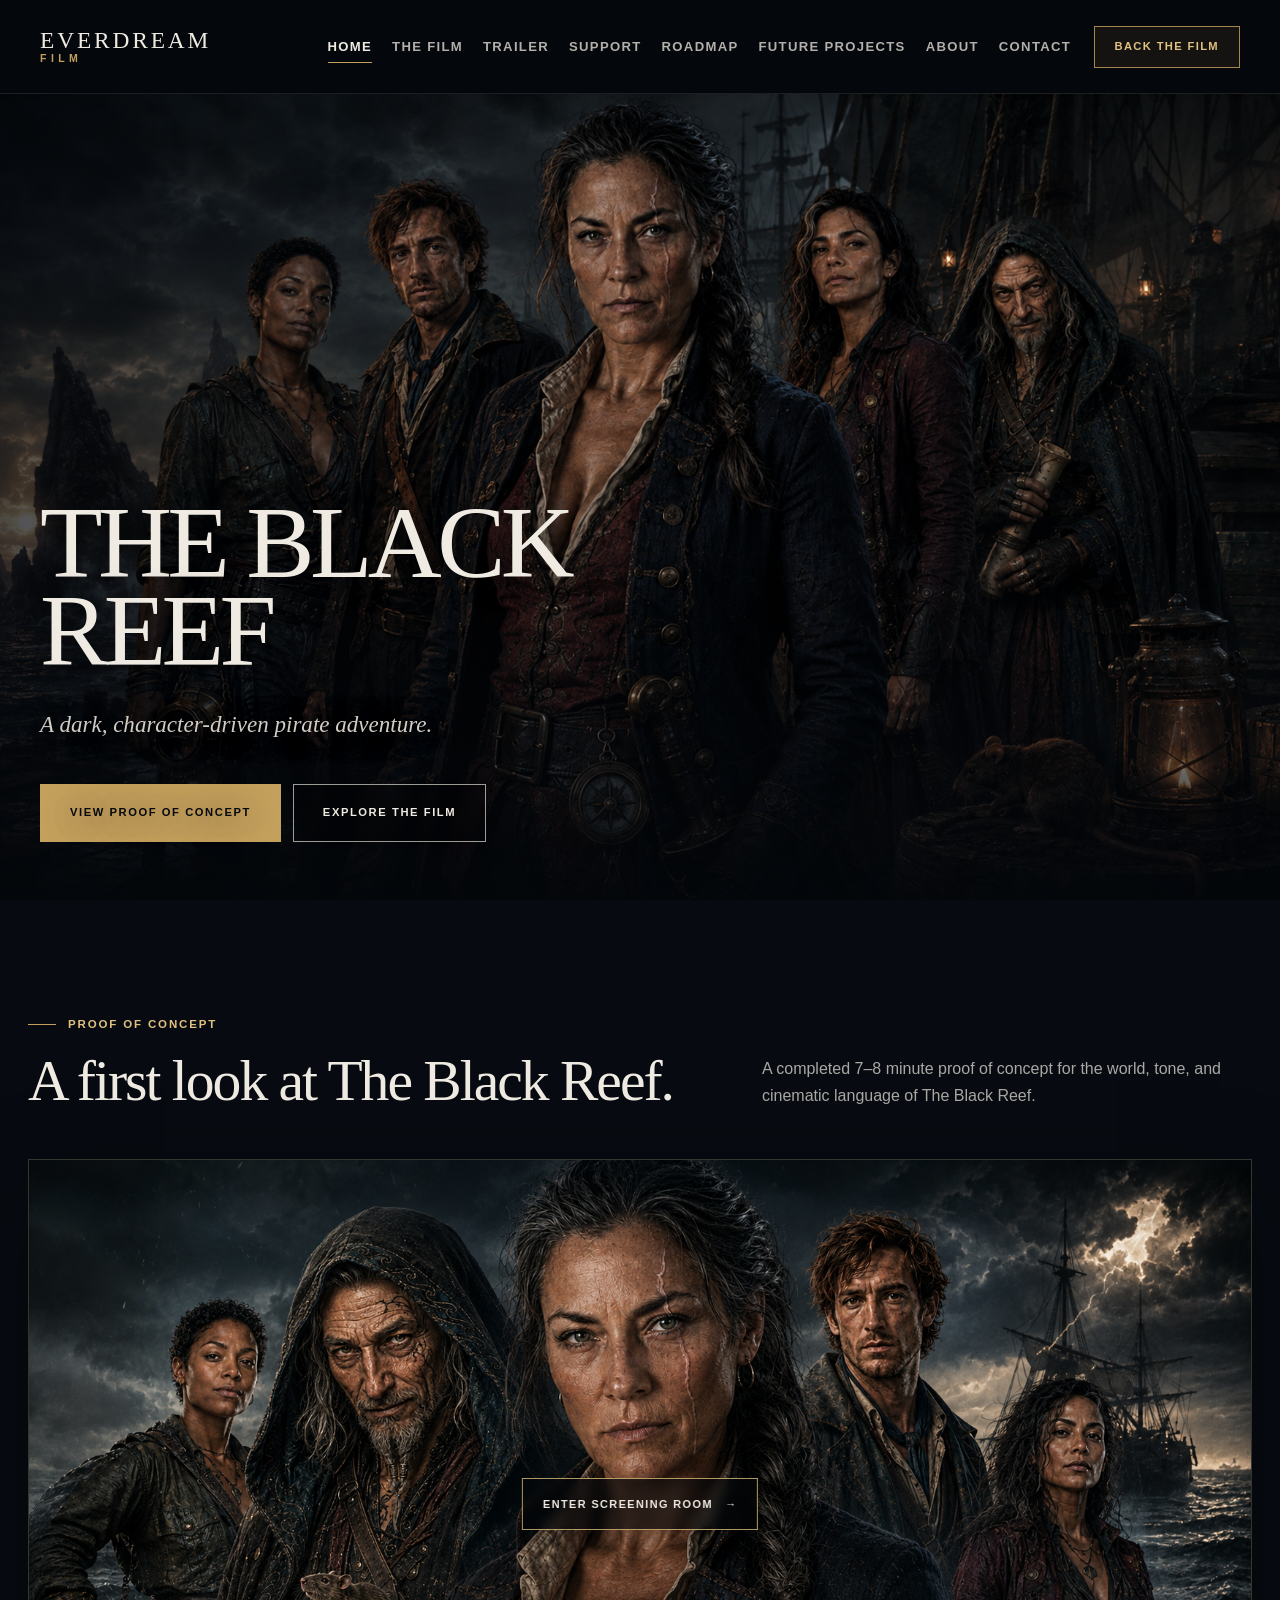
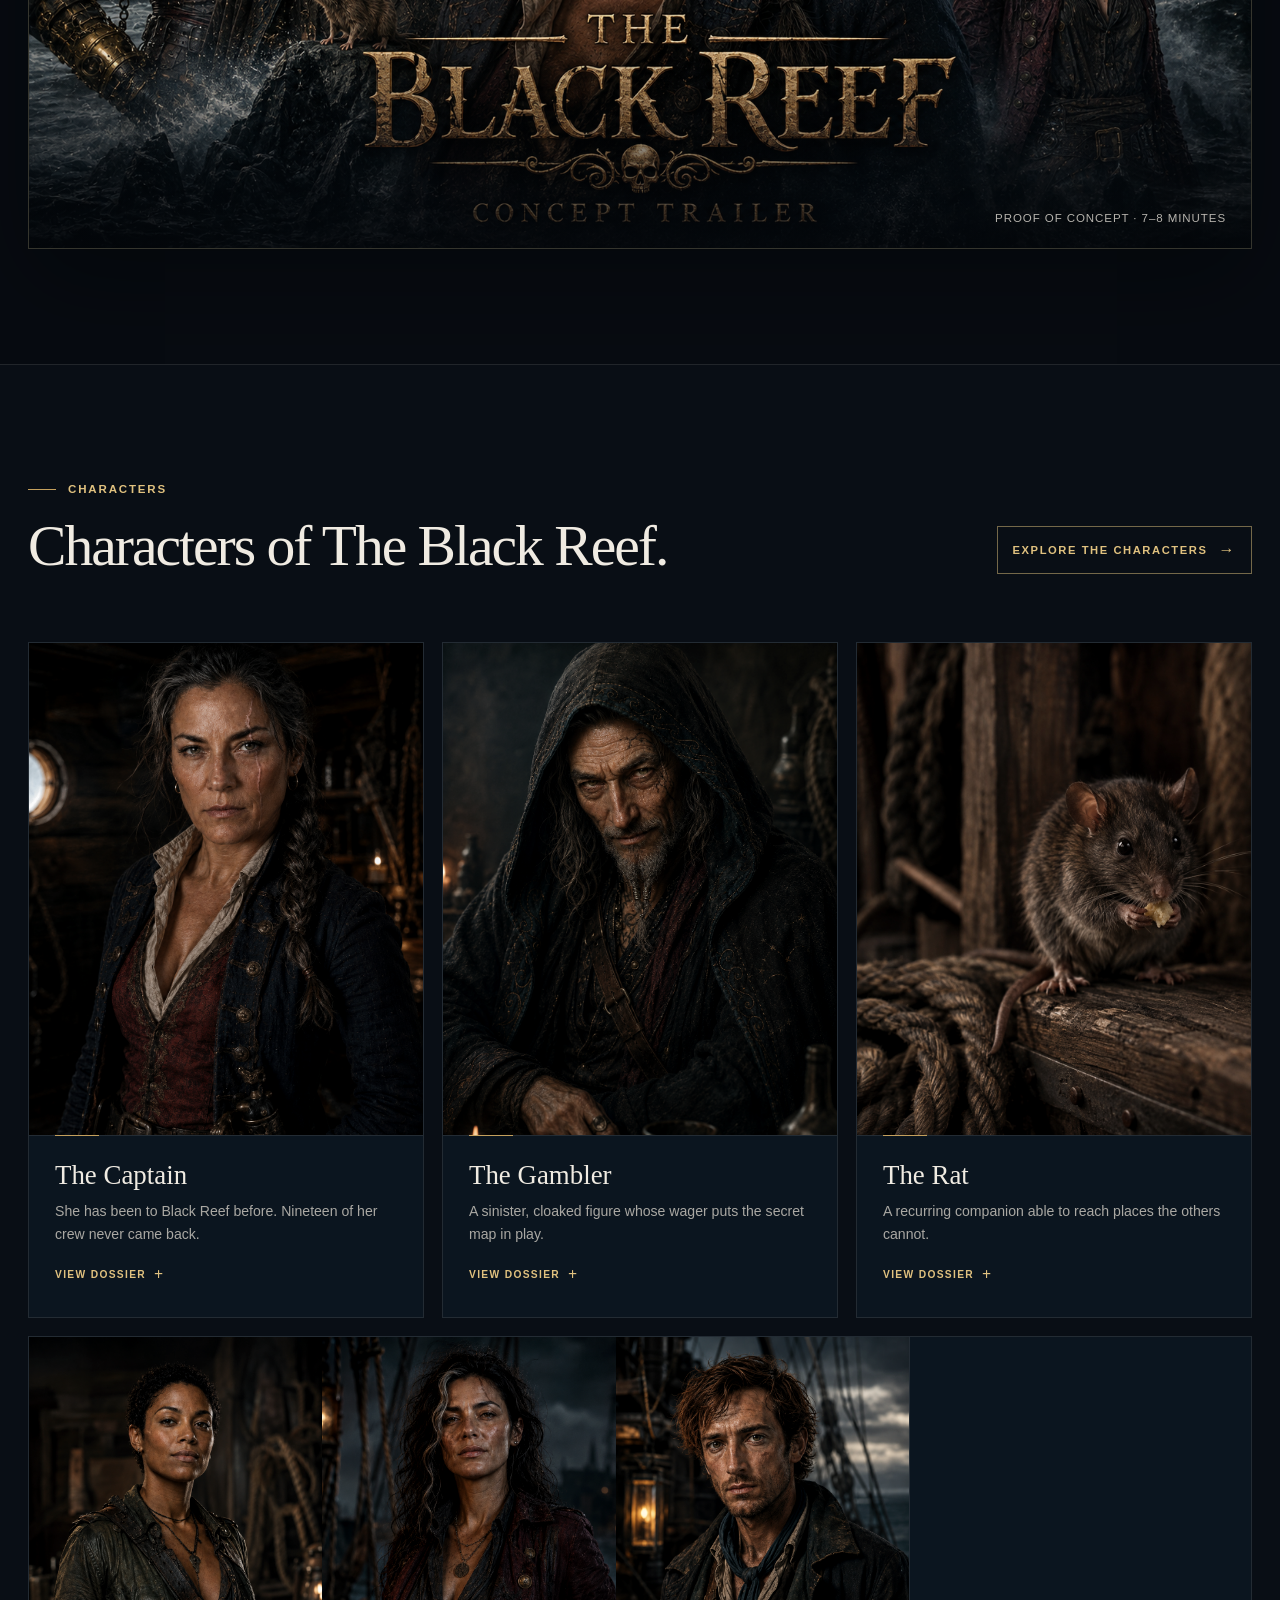
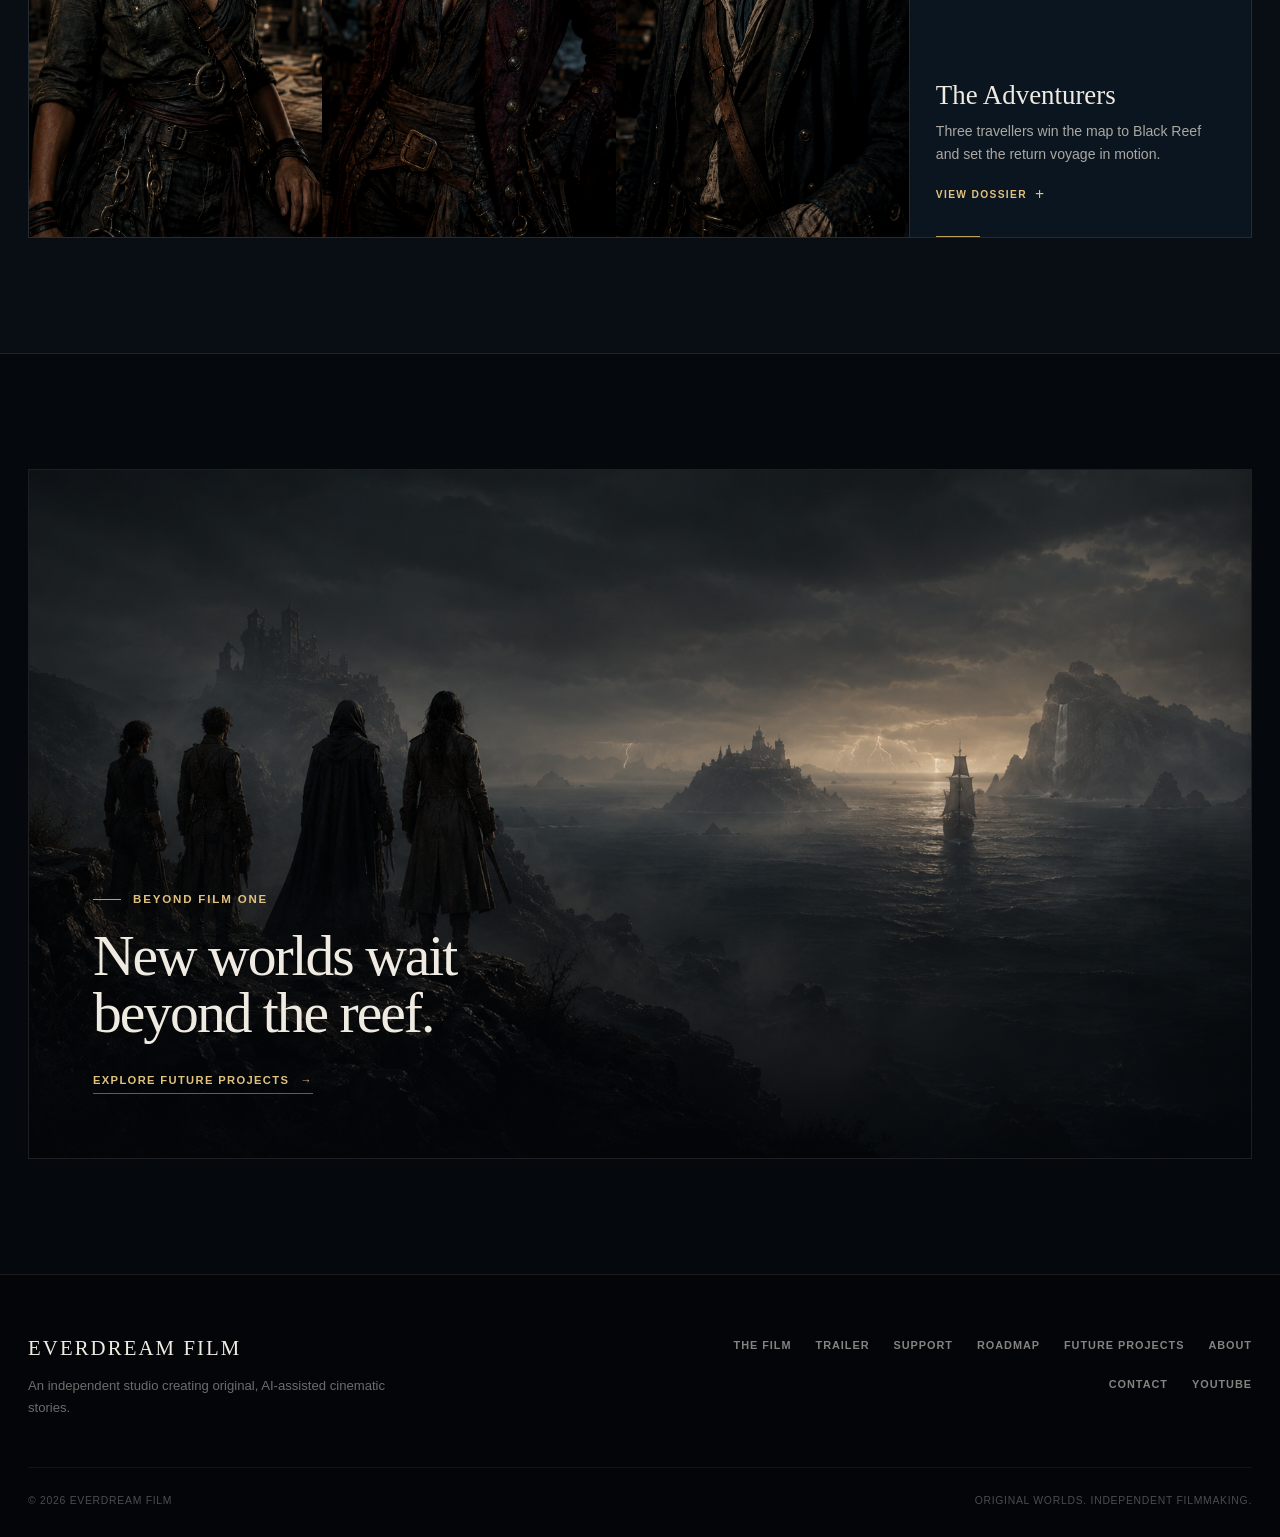
==== commit 25a795c3: "Improve Everdream Film website" ====
--- a/index.html
+++ b/index.html
@@ -5,9 +5,21 @@
     <meta name="viewport" content="width=device-width, initial-scale=1">
     <meta name="description" content="Everdream Film presents The Black Reef, a dark cinematic pirate adventure and an original AI-assisted feature project.">
     <meta name="theme-color" content="#05080d">
+    <link rel="canonical" href="https://everdreamfilm.com/">
+    <meta property="og:type" content="website">
+    <meta property="og:site_name" content="Everdream Film">
+    <meta property="og:title" content="The Black Reef | Everdream Film">
+    <meta property="og:description" content="A dark, character-driven pirate adventure from independent studio Everdream Film.">
+    <meta property="og:url" content="https://everdreamfilm.com/">
+    <meta property="og:image" content="https://everdreamfilm.com/assets/images/hero-black-reef.png">
+    <meta property="og:image:alt" content="The crew of The Black Reef on a storm-darkened dock">
+    <meta name="twitter:card" content="summary_large_image">
+    <meta name="twitter:title" content="The Black Reef | Everdream Film">
+    <meta name="twitter:description" content="A dark, character-driven pirate adventure from independent studio Everdream Film.">
+    <meta name="twitter:image" content="https://everdreamfilm.com/assets/images/hero-black-reef.png">
     <title>The Black Reef | Everdream Film</title>
-    <link rel="stylesheet" href="css/styles.css">
-    <script src="js/main.js" defer></script>
+    <link rel="stylesheet" href="css/styles.css?v=20260813">
+    <script src="js/main.js?v=20260813" defer></script>
   </head>
   <body class="home-page">
     <a class="skip-link" href="#main-content">Skip to content</a>
@@ -46,7 +58,7 @@
           <h1 class="display-title" id="hero-title">THE BLACK REEF</h1>
           <p class="home-hero__subtitle">A dark, character-driven pirate adventure.</p>
           <div class="button-row">
-            <a class="button button--primary" href="trailer.html">Watch Concept Trailer</a>
+            <a class="button button--primary" href="trailer.html">View Proof of Concept</a>
             <a class="button button--ghost" href="film.html">Explore the Film</a>
           </div>
         </div>
@@ -56,15 +68,15 @@
         <div class="shell">
           <div class="section-heading section-heading--tight">
             <div>
-              <p class="eyebrow">Concept trailer</p>
+              <p class="eyebrow">Proof of concept</p>
               <h2 class="section-title" id="featured-trailer-title">A first look at The Black Reef.</h2>
             </div>
             <p class="section-heading__copy">A completed 7–8 minute proof of concept for the world, tone, and cinematic language of The Black Reef.</p>
           </div>
 
-          <a class="trailer-poster" href="trailer.html" aria-label="Open the Black Reef concept trailer page">
+          <a class="trailer-poster" href="trailer.html" aria-label="Enter The Black Reef proof-of-concept screening room">
             <img src="assets/images/trailer-black-reef.png" alt="The Black Reef proof-of-concept artwork featuring the crew at sea" loading="lazy">
-            <span class="play-button" aria-hidden="true"></span>
+            <span class="screening-mark" aria-hidden="true">Enter screening room <span>→</span></span>
             <span class="trailer-poster__meta">Proof of concept · 7–8 minutes</span>
           </a>
         </div>
@@ -75,9 +87,9 @@
           <div class="section-heading">
             <div>
               <p class="eyebrow">Characters</p>
-              <h2 class="section-title" id="crew-title">Meet the crew.</h2>
+              <h2 class="section-title" id="crew-title">Characters of The Black Reef.</h2>
             </div>
-            <a class="text-link text-link--crew" href="film.html#characters">Enter the world</a>
+            <a class="text-link text-link--crew" href="film.html#characters">Explore the characters</a>
           </div>
 
           <div class="crew-grid">
@@ -88,28 +100,22 @@
             </article>
             <article class="crew-card character-card">
               <img src="assets/images/gambler.png" alt="Portrait of The Gambler" loading="lazy">
-              <div class="crew-card__body"><h3 id="home-gambler">The Gambler</h3><p>The map changed hands. His interest in Black Reef did not.</p><span class="crew-card__prompt" aria-hidden="true">View dossier</span></div>
+              <div class="crew-card__body"><h3 id="home-gambler">The Gambler</h3><p>A sinister, cloaked figure whose wager puts the secret map in play.</p><span class="crew-card__prompt" aria-hidden="true">View dossier</span></div>
               <button class="crew-card__open character-trigger" type="button" data-character="gambler" aria-labelledby="home-gambler" aria-haspopup="dialog"></button>
-            </article>
-            <article class="crew-card character-card">
-              <img src="assets/images/scout.png" alt="Portrait of The Scout" loading="lazy">
-              <div class="crew-card__body"><h3 id="home-scout">The Scout</h3><p>First toward danger, and usually the first to see it coming.</p><span class="crew-card__prompt" aria-hidden="true">View dossier</span></div>
-              <button class="crew-card__open character-trigger" type="button" data-character="scout" aria-labelledby="home-scout" aria-haspopup="dialog"></button>
-            </article>
-            <article class="crew-card character-card">
-              <img src="assets/images/cartographer.png" alt="Portrait of The Cartographer" loading="lazy">
-              <div class="crew-card__body"><h3 id="home-cartographer">The Cartographer</h3><p>Keeper of routes, fragments, and paths that refuse to stay still.</p><span class="crew-card__prompt" aria-hidden="true">View dossier</span></div>
-              <button class="crew-card__open character-trigger" type="button" data-character="cartographer" aria-labelledby="home-cartographer" aria-haspopup="dialog"></button>
-            </article>
-            <article class="crew-card character-card">
-              <img src="assets/images/survivor.png" alt="Portrait of The Survivor" loading="lazy">
-              <div class="crew-card__body"><h3 id="home-survivor">The Survivor</h3><p>One of the few who escaped the deep, carrying unfinished knowledge.</p><span class="crew-card__prompt" aria-hidden="true">View dossier</span></div>
-              <button class="crew-card__open character-trigger" type="button" data-character="survivor" aria-labelledby="home-survivor" aria-haspopup="dialog"></button>
             </article>
             <article class="crew-card crew-card--rat character-card">
               <img src="assets/images/rat.png" alt="Portrait of The Rat" loading="lazy">
-              <div class="crew-card__body"><h3 id="home-rat">The Rat</h3><p>Small enough to reach the places no one else can.</p><span class="crew-card__prompt" aria-hidden="true">View dossier</span></div>
+              <div class="crew-card__body"><h3 id="home-rat">The Rat</h3><p>A recurring companion able to reach places the others cannot.</p><span class="crew-card__prompt" aria-hidden="true">View dossier</span></div>
               <button class="crew-card__open character-trigger" type="button" data-character="rat" aria-labelledby="home-rat" aria-haspopup="dialog"></button>
+            </article>
+            <article class="crew-card crew-card--adventurers character-card">
+              <div class="crew-card__triptych" role="img" aria-label="Portraits of the three adventurers">
+                <img src="assets/images/scout.png" alt="" loading="lazy">
+                <img src="assets/images/cartographer.png" alt="" loading="lazy">
+                <img src="assets/images/survivor.png" alt="" loading="lazy">
+              </div>
+              <div class="crew-card__body"><h3 id="home-adventurers">The Adventurers</h3><p>Three travellers win the map to Black Reef and set the return voyage in motion.</p><span class="crew-card__prompt" aria-hidden="true">View dossier</span></div>
+              <button class="crew-card__open character-trigger" type="button" data-character="adventurers" aria-labelledby="home-adventurers" aria-haspopup="dialog"></button>
             </article>
           </div>
         </div>
@@ -157,7 +163,7 @@
             <li><a href="projects.html">Future Projects</a></li>
             <li><a href="about.html">About</a></li>
             <li><a href="contact.html">Contact</a></li>
-            <li><a href="https://www.youtube.com/@EverdreamAI">YouTube</a></li>
+            <li><a href="https://www.youtube.com/@EverdreamAI" target="_blank" rel="noopener noreferrer">YouTube</a></li>
           </ul>
         </div>
         <div class="footer-bottom">
--- a/css/styles.css
+++ b/css/styles.css
@@ -43,6 +43,8 @@
   overflow: hidden;
 }
 
+body.dialog-open { overflow: hidden; }
+
 img,
 video {
   display: block;
@@ -352,6 +354,15 @@
   background: var(--gold-light);
 }
 
+.button--disabled,
+.button--disabled:hover {
+  border-color: rgba(196, 160, 93, 0.58);
+  background: rgba(196, 160, 93, 0.58);
+  color: var(--ink);
+  cursor: default;
+  transform: none;
+}
+
 .button--ghost {
   border-color: rgba(240, 235, 226, 0.66);
   background: rgba(5, 8, 13, 0.22);
@@ -383,9 +394,9 @@
 .text-link:hover { gap: 16px; border-color: var(--gold-light); }
 
 .text-link--crew {
-  min-height: 36px;
-  padding: 3px 2px 7px;
-  border-bottom-color: rgba(224, 193, 127, 0.72);
+  min-height: 44px;
+  padding: 10px 15px;
+  border: 1px solid rgba(224, 193, 127, 0.5);
   letter-spacing: 0.14em;
 }
 
@@ -396,6 +407,7 @@
 
 .text-link--crew:hover {
   border-color: var(--gold-light);
+  background: rgba(196, 160, 93, 0.07);
 }
 
 .text-link--crew:hover::after {
@@ -543,36 +555,33 @@
 .trailer-poster:hover img { transform: scale(1.015); }
 .trailer-poster:hover::after { background: linear-gradient(0deg, rgba(3, 6, 10, 0.66), transparent 34%); }
 
-.play-button {
+.screening-mark {
   position: absolute;
   top: 50%;
   left: 50%;
   z-index: 3;
-  display: grid;
-  width: 88px;
-  height: 88px;
-  place-items: center;
-  border: 1px solid rgba(224, 193, 127, 0.9);
-  border-radius: 50%;
-  background: rgba(3, 6, 10, 0.42);
+  display: inline-flex;
+  min-height: 52px;
+  align-items: center;
+  gap: 12px;
+  padding: 13px 20px;
+  border: 1px solid rgba(224, 193, 127, 0.78);
+  background: rgba(3, 6, 10, 0.68);
+  color: var(--paper);
   box-shadow: 0 10px 38px rgba(0, 0, 0, 0.35);
   transform: translate(-50%, -50%);
-  transition: background var(--ease), transform var(--ease);
+  font-size: 0.69rem;
+  font-weight: 750;
+  letter-spacing: 0.12em;
+  text-transform: uppercase;
+  white-space: nowrap;
+  transition: background var(--ease), border-color var(--ease), transform var(--ease);
   backdrop-filter: blur(5px);
 }
 
-.play-button::after {
-  width: 0;
-  height: 0;
-  margin-left: 5px;
-  border-top: 9px solid transparent;
-  border-bottom: 9px solid transparent;
-  border-left: 15px solid var(--gold-light);
-  content: "";
-}
-
-.trailer-poster:hover .play-button {
-  background: rgba(196, 160, 93, 0.2);
+.trailer-poster:hover .screening-mark {
+  border-color: var(--gold-light);
+  background: rgba(3, 6, 10, 0.82);
   transform: translate(-50%, -50%) scale(1.06);
 }
 
@@ -589,12 +598,13 @@
 
 .crew-grid {
   display: grid;
-  grid-template-columns: repeat(3, 1fr);
+  grid-template-columns: repeat(12, minmax(0, 1fr));
   gap: 18px;
 }
 
 .crew-card {
   position: relative;
+  grid-column: span 4;
   overflow: hidden;
   border: 1px solid var(--line-soft);
   background: var(--navy);
@@ -624,7 +634,7 @@
   transform: translateY(-4px);
 }
 
-.crew-card img {
+.crew-card > img {
   width: 100%;
   aspect-ratio: 4 / 5;
   object-fit: cover;
@@ -633,12 +643,50 @@
   transition: filter var(--ease), transform 600ms ease;
 }
 
-.crew-card:hover img {
+.crew-card:hover > img,
+.crew-card:hover .crew-card__triptych img {
   filter: saturate(1) contrast(1.03);
   transform: scale(1.015);
 }
 
-.crew-card--rat img { object-position: center; }
+.crew-card--rat > img { object-position: center; }
+
+.crew-card--adventurers {
+  display: grid;
+  grid-column: 1 / -1;
+  grid-template-columns: minmax(0, 1.8fr) minmax(280px, 0.7fr);
+}
+
+.crew-card__triptych {
+  display: grid;
+  min-height: 500px;
+  grid-template-columns: repeat(3, minmax(0, 1fr));
+  overflow: hidden;
+}
+
+.crew-card__triptych img {
+  width: 100%;
+  height: 100%;
+  min-width: 0;
+  object-fit: cover;
+  object-position: center 22%;
+  filter: saturate(0.88) contrast(1.03);
+  transition: filter var(--ease), transform 600ms ease;
+}
+
+.crew-card--adventurers .crew-card__body {
+  display: flex;
+  flex-direction: column;
+  justify-content: flex-end;
+  border-top: 0;
+  border-left: 1px solid var(--line-soft);
+}
+
+.crew-card--adventurers .crew-card__body::before {
+  top: auto;
+  bottom: 0;
+  left: 26px;
+}
 
 .crew-card__body {
   position: relative;
@@ -707,6 +755,25 @@
 .character-dialog::backdrop {
   background: rgba(2, 4, 7, 0.82);
   backdrop-filter: blur(8px);
+}
+
+.character-dialog[open] { animation: dialog-fade 220ms ease both; }
+.character-dialog[open]::backdrop { animation: backdrop-fade 220ms ease both; }
+.character-dialog[open] .character-dialog__surface { animation: dialog-rise 320ms ease both; }
+
+@keyframes dialog-fade {
+  from { opacity: 0; }
+  to { opacity: 1; }
+}
+
+@keyframes backdrop-fade {
+  from { background: rgba(2, 4, 7, 0); }
+  to { background: rgba(2, 4, 7, 0.82); }
+}
+
+@keyframes dialog-rise {
+  from { opacity: 0; transform: translateY(14px); }
+  to { opacity: 1; transform: translateY(0); }
 }
 
 .character-dialog__surface {
@@ -875,13 +942,18 @@
   content: "";
 }
 
+.film-world__inner {
+  position: relative;
+  z-index: 2;
+  display: grid;
+  min-height: inherit;
+  grid-template-columns: minmax(340px, 590px) minmax(0, 1fr);
+  align-items: end;
+  padding-block: clamp(48px, 9%, 88px);
+}
+
 .film-world__copy {
-  position: absolute;
-  right: 0;
-  bottom: clamp(48px, 9%, 88px);
-  left: 0;
-  z-index: 2;
-  padding-right: 52%;
+  grid-column: 1;
 }
 
 .film-world__copy .section-title { max-width: 640px; font-size: clamp(2.8rem, 5.2vw, 5.6rem); }
@@ -893,7 +965,7 @@
   font-size: 1.06rem;
 }
 
-.crew-grid--film { grid-template-columns: repeat(3, 1fr); }
+.crew-grid--film { grid-template-columns: repeat(12, minmax(0, 1fr)); }
 
 .film-stakes {
   display: grid;
@@ -927,24 +999,6 @@
 .stakes-list span { color: var(--gold-dark); font-family: var(--serif); }
 .stakes-list p { margin: 0; color: var(--muted); }
 
-.lore-grid {
-  display: grid;
-  grid-template-columns: repeat(3, 1fr);
-  gap: 1px;
-  border: 1px solid var(--line-soft);
-  background: var(--line-soft);
-}
-
-.lore-card {
-  min-height: 260px;
-  padding: 34px;
-  background: var(--ink-soft);
-}
-
-.lore-card__number { color: var(--gold-dark); font-family: var(--serif); font-size: 1.25rem; }
-.lore-card h3 { margin: 50px 0 11px; font-family: var(--serif); font-size: 1.8rem; font-weight: 400; }
-.lore-card p { margin: 0; color: var(--muted); font-size: 0.92rem; }
-
 /* Interior page heroes */
 .page-hero {
   position: relative;
@@ -1000,8 +1054,10 @@
 .trailer-stage__frame::after {
   position: absolute;
   inset: 0;
-  background: rgba(3, 6, 10, 0.06);
+  z-index: 1;
+  background: linear-gradient(0deg, rgba(3, 6, 10, 0.88), transparent 48%);
   content: "";
+  pointer-events: none;
 }
 
 .trailer-stage__frame img {
@@ -1009,6 +1065,48 @@
   height: 100%;
   object-fit: cover;
 }
+
+.screening-status {
+  position: absolute;
+  right: clamp(20px, 4vw, 52px);
+  bottom: clamp(20px, 4vw, 46px);
+  left: clamp(20px, 4vw, 52px);
+  z-index: 2;
+  max-width: 620px;
+}
+
+.screening-status__label {
+  margin: 0 0 10px;
+  color: var(--gold-light);
+  font-size: 0.7rem;
+  font-weight: 750;
+  letter-spacing: 0.13em;
+  text-transform: uppercase;
+}
+
+.screening-status h2 {
+  margin: 0;
+  font-family: var(--serif);
+  font-size: clamp(2rem, 4.3vw, 4.2rem);
+  font-weight: 400;
+  line-height: 1;
+}
+
+.screening-status a {
+  display: inline-flex;
+  gap: 10px;
+  margin-top: 18px;
+  padding-bottom: 3px;
+  border-bottom: 1px solid var(--gold-dark);
+  color: var(--gold-light);
+  font-size: 0.68rem;
+  font-weight: 750;
+  letter-spacing: 0.12em;
+  text-transform: uppercase;
+  transition: gap var(--ease), border-color var(--ease);
+}
+
+.screening-status a:hover { gap: 15px; border-color: var(--gold-light); }
 
 .trailer-meta {
   display: grid;
@@ -1029,20 +1127,52 @@
 /* Support */
 .support-summary {
   display: grid;
-  grid-template-columns: 1.1fr 0.9fr;
+  grid-template-columns: repeat(3, minmax(0, 1fr));
   gap: 1px;
   border: 1px solid var(--line-soft);
   background: var(--line-soft);
 }
 
-.support-summary__main,
-.support-summary__status { padding: clamp(34px, 5vw, 62px); background: var(--ink-soft); }
-
-.funding-amount { margin: 10px 0 0; font-family: var(--serif); font-size: clamp(4rem, 7.5vw, 6.8rem); font-weight: 400; line-height: 1; }
-.funding-label { margin: 10px 0 0; color: var(--muted); font-size: 0.75rem; letter-spacing: 0.08em; text-transform: uppercase; }
-.status-mark { display: grid; width: 44px; height: 44px; place-items: center; margin-bottom: 28px; border: 1px solid var(--gold); border-radius: 50%; color: var(--gold-light); }
-.support-summary__status h2 { margin: 0; font-family: var(--serif); font-size: 2rem; font-weight: 400; }
-.support-summary__status p { margin: 10px 0 0; color: var(--muted); }
+.support-milestone {
+  position: relative;
+  min-height: 300px;
+  padding: clamp(30px, 4vw, 50px);
+  overflow: hidden;
+  background: var(--ink-soft);
+}
+
+.support-milestone--complete::after {
+  position: absolute;
+  right: -38px;
+  bottom: -68px;
+  width: 190px;
+  height: 190px;
+  border: 1px solid rgba(196, 160, 93, 0.12);
+  border-radius: 50%;
+  content: "";
+}
+
+.support-milestone__label {
+  margin: 0;
+  color: var(--gold);
+  font-size: 0.68rem;
+  font-weight: 750;
+  letter-spacing: 0.12em;
+  text-transform: uppercase;
+}
+
+.support-milestone__value {
+  margin: 34px 0 0;
+  font-family: var(--serif);
+  font-size: clamp(1.8rem, 3.2vw, 3rem);
+  line-height: 1.05;
+}
+
+.support-milestone > p:last-child { margin: 16px 0 0; color: var(--muted); }
+.support-milestone .status-mark { display: inline-grid; width: 34px; height: 34px; margin: 0 8px 0 0; vertical-align: 0.12em; font-family: var(--sans); font-size: 0.82rem; }
+
+.funding-amount { margin: 25px 0 0; font-family: var(--serif); font-size: clamp(4rem, 7.5vw, 6.8rem); font-weight: 400; line-height: 1; }
+.status-mark { place-items: center; border: 1px solid var(--gold); border-radius: 50%; color: var(--gold-light); }
 
 .tier-grid { display: grid; grid-template-columns: repeat(2, 1fr); gap: 16px; }
 .tier-card {
@@ -1055,6 +1185,7 @@
   transition: border-color var(--ease), transform var(--ease);
 }
 .tier-card:hover { border-color: var(--gold-dark); transform: translateY(-3px); }
+.tier-card--patron { border-color: rgba(196, 160, 93, 0.3); background: linear-gradient(145deg, rgba(196, 160, 93, 0.05), transparent 42%), var(--ink-soft); }
 .tier-card--featured { grid-column: 1 / -1; min-height: 0; border-color: rgba(196, 160, 93, 0.42); background: radial-gradient(circle at 90% 10%, rgba(104, 33, 40, 0.18), transparent 32%), var(--ink-soft); }
 .tier-card__amount { margin: 0; color: var(--gold-light); font-family: var(--serif); font-size: 2.2rem; line-height: 1; }
 .tier-card h3 { margin: 17px 0 10px; font-family: var(--serif); font-size: 1.8rem; font-weight: 400; }
@@ -1076,10 +1207,14 @@
 }
 .support-note h2 { margin: 0; font-family: var(--serif); font-size: 2.1rem; font-weight: 400; line-height: 1.1; }
 .support-note p { margin: 0; color: var(--muted); }
+.support-note a { color: var(--gold-light); border-bottom: 1px solid var(--gold-dark); }
+.support-note a:hover { border-color: var(--gold-light); }
 
 /* Roadmap */
 .roadmap { position: relative; margin: 0; padding: 0; list-style: none; }
-.roadmap::before { position: absolute; top: 18px; bottom: 18px; left: 18px; width: 1px; background: linear-gradient(var(--gold), var(--gold-dark) 52%, var(--line-soft)); content: ""; }
+.roadmap::before { position: absolute; top: 18px; bottom: 18px; left: 18px; width: 1px; background: var(--line-soft); content: ""; }
+.roadmap::after { position: absolute; top: 18px; left: 18px; width: 1px; height: 0; background: linear-gradient(var(--gold-light), var(--gold-dark)); content: ""; transition: height 900ms ease; }
+.roadmap.is-visible::after { height: 44%; }
 .roadmap__step { position: relative; display: grid; grid-template-columns: 76px minmax(240px, 0.72fr) minmax(220px, 0.48fr); gap: clamp(20px, 4vw, 54px); padding: 0 0 clamp(38px, 4.5vw, 58px); }
 .roadmap__step:last-child { padding-bottom: 0; }
 .roadmap__marker { position: relative; z-index: 2; display: grid; width: 37px; height: 37px; place-items: center; border: 1px solid var(--gold-dark); border-radius: 50%; background: var(--ink); color: var(--gold-light); font-size: 0.63rem; transition: background var(--ease), box-shadow var(--ease), transform var(--ease); }
@@ -1091,8 +1226,13 @@
 .roadmap__toggle { align-self: start; display: flex; min-height: 44px; align-items: center; justify-content: space-between; gap: 20px; padding: 10px 0 12px; border: 0; border-bottom: 1px solid var(--line); background: transparent; color: var(--gold-light); font-size: 0.68rem; font-weight: 700; letter-spacing: 0.12em; text-transform: uppercase; cursor: pointer; transition: border-color var(--ease), color var(--ease); }
 .roadmap__toggle:hover { border-color: var(--gold-light); color: var(--paper); }
 .roadmap__toggle-mark { font-family: var(--serif); font-size: 1.3rem; font-weight: 400; }
-.roadmap__detail { grid-column: 2 / -1; margin-top: -18px; padding: 24px 0 0; border-top: 1px solid var(--line-soft); }
+.roadmap__detail { grid-column: 2 / -1; margin-top: -18px; padding: 24px 0 0; border-top: 1px solid var(--line-soft); animation: detail-reveal 240ms ease both; }
 .roadmap__detail p { max-width: 720px; margin: 0; color: var(--muted); }
+
+@keyframes detail-reveal {
+  from { opacity: 0; transform: translateY(-5px); }
+  to { opacity: 1; transform: translateY(0); }
+}
 
 /* Future projects */
 .film-card-grid { display: grid; grid-template-columns: repeat(2, 1fr); gap: 18px; }
@@ -1186,7 +1326,18 @@
   color: var(--paper);
 }
 
-.contact-placeholder-note { max-width: 290px; margin: 16px 0 0; color: rgba(240, 235, 226, 0.46); font-size: 0.78rem; }
+.contact-categories {
+  margin: 28px 0 0;
+  padding: 22px 0 0;
+  border-top: 1px solid var(--line-soft);
+  color: var(--muted);
+  font-size: 0.82rem;
+  list-style: none;
+}
+
+.contact-categories li { position: relative; padding-left: 17px; }
+.contact-categories li + li { margin-top: 7px; }
+.contact-categories li::before { position: absolute; top: 0.78em; left: 0; width: 6px; height: 1px; background: var(--gold-dark); content: ""; }
 
 .contact-options { border-top: 1px solid var(--line-soft); }
 .contact-option { position: relative; padding: clamp(34px, 5vw, 58px) 0; border-bottom: 1px solid var(--line-soft); }
@@ -1194,142 +1345,6 @@
 .contact-option h2 { max-width: 520px; margin: 0; font-family: var(--serif); font-size: clamp(2rem, 3.5vw, 3.3rem); font-weight: 400; line-height: 1.04; }
 .contact-option > p:not(.eyebrow) { max-width: 580px; margin: 18px 0 0; color: var(--muted); }
 .contact-option .button { margin-top: 28px; }
-
-.contact-form-panel {
-  padding: clamp(32px, 5vw, 58px);
-  border: 1px solid var(--line-soft);
-  background: var(--ink-soft);
-}
-
-.contact-form-title {
-  margin: 0;
-  font-family: var(--serif);
-  font-size: clamp(2rem, 3.5vw, 3.2rem);
-  font-weight: 400;
-  line-height: 1;
-}
-
-.contact-form-availability {
-  margin: 0 0 13px;
-  color: var(--gold-light);
-  font-size: 0.7rem;
-  font-weight: 700;
-  letter-spacing: 0.12em;
-  text-transform: uppercase;
-}
-
-.contact-form-intro {
-  max-width: 560px;
-  margin: 16px 0 32px;
-  color: var(--muted);
-}
-
-.contact-form {
-  position: relative;
-}
-
-.contact-form__fields {
-  min-width: 0;
-  margin: 0;
-  padding: 0;
-  border: 0;
-}
-
-.contact-form__fields:disabled {
-  opacity: 0.58;
-}
-
-.form-grid {
-  display: grid;
-  grid-template-columns: repeat(2, 1fr);
-  gap: 22px;
-}
-
-.form-field {
-  margin-bottom: 24px;
-}
-
-.form-field label {
-  display: block;
-  margin-bottom: 9px;
-  color: rgba(240, 235, 226, 0.78);
-  font-size: 0.78rem;
-  font-weight: 650;
-  letter-spacing: 0.08em;
-  text-transform: uppercase;
-}
-
-.form-field input,
-.form-field textarea {
-  width: 100%;
-  border: 1px solid rgba(240, 235, 226, 0.18);
-  border-radius: 0;
-  background: rgba(5, 8, 13, 0.64);
-  color: var(--paper);
-  font: inherit;
-  transition: border-color var(--ease), background var(--ease), box-shadow var(--ease);
-}
-
-.form-field input {
-  min-height: 52px;
-  padding: 11px 14px;
-}
-
-.form-field textarea {
-  min-height: 180px;
-  padding: 13px 14px;
-  resize: vertical;
-}
-
-.form-field input:hover,
-.form-field textarea:hover {
-  border-color: rgba(196, 160, 93, 0.48);
-}
-
-.form-field input:focus,
-.form-field textarea:focus {
-  border-color: var(--gold);
-  outline: none;
-  background: rgba(5, 8, 13, 0.9);
-  box-shadow: 0 0 0 2px rgba(196, 160, 93, 0.14);
-}
-
-.form-honeypot {
-  position: absolute;
-  left: -10000px;
-  width: 1px;
-  height: 1px;
-  overflow: hidden;
-}
-
-.contact-submit {
-  min-width: 190px;
-  cursor: pointer;
-}
-
-.contact-submit:disabled {
-  cursor: not-allowed;
-  opacity: 0.65;
-}
-
-.form-status {
-  margin: 22px 0 0;
-  padding: 12px 15px;
-  border-left: 2px solid;
-  font-size: 0.91rem;
-}
-
-.form-status--success {
-  border-color: var(--gold);
-  background: rgba(196, 160, 93, 0.08);
-  color: var(--paper);
-}
-
-.form-status--error {
-  border-color: #a85158;
-  background: rgba(104, 33, 40, 0.14);
-  color: #efc9cb;
-}
 
 /* Closing callout and footer */
 .closing-cta {
@@ -1354,7 +1369,7 @@
 .footer-nav a:hover { color: var(--gold-light); }
 .footer-bottom { display: flex; justify-content: space-between; gap: 20px; padding-top: 24px; border-top: 1px solid rgba(240, 235, 226, 0.06); color: rgba(240, 235, 226, 0.31); font-size: 0.65rem; letter-spacing: 0.07em; text-transform: uppercase; }
 
-@media (max-width: 1180px) {
+@media (max-width: 1250px) {
   :root { --header-height: 78px; }
   .menu-toggle { display: block; }
   .site-nav {
@@ -1380,16 +1395,21 @@
   .site-nav__link { font-family: var(--serif); font-size: clamp(1.45rem, 4.3vw, 2.2rem); font-weight: 400; letter-spacing: 0; text-transform: none; }
   .site-nav__link::after { bottom: -3px; }
   .back-film { min-height: 48px; padding-inline: 20px; }
-  .crew-grid { grid-template-columns: repeat(2, 1fr); }
-  .crew-grid--film { grid-template-columns: repeat(2, 1fr); }
+  .crew-grid,
+  .crew-grid--film { grid-template-columns: repeat(2, minmax(0, 1fr)); }
+  .crew-card { grid-column: auto; }
+  .crew-card--adventurers { grid-column: 1 / -1; }
   .principles-grid { grid-template-columns: 1fr 1fr; }
   .principle:last-child { grid-column: 1 / -1; }
-  .lore-grid { grid-template-columns: 1fr; }
-  .lore-card { min-height: 0; }
-  .lore-card h3 { margin-top: 30px; }
   .film-stakes { grid-template-columns: 1fr; }
   .film-stakes__art { min-height: 520px; }
   .character-dialog__surface { grid-template-columns: minmax(250px, 0.7fr) minmax(0, 1.3fr); }
+}
+
+@media (max-width: 900px) {
+  .film-world__inner {
+    grid-template-columns: minmax(0, 620px) minmax(0, 1fr);
+  }
 }
 
 @media (max-width: 760px), (max-device-width: 760px) {
@@ -1426,12 +1446,15 @@
   .trailer-stage__frame { aspect-ratio: 4 / 3; }
   .trailer-poster img,
   .trailer-stage__frame img { object-position: center; }
-  .play-button { width: 68px; height: 68px; }
+  .screening-mark { min-height: 46px; padding: 11px 14px; font-size: 0.61rem; }
   .trailer-poster__meta { right: 14px; bottom: 11px; font-size: 0.62rem; }
 
   .crew-grid { grid-template-columns: 1fr 1fr; gap: 10px; }
   .crew-grid--film { grid-template-columns: 1fr 1fr; }
-  .crew-card img { aspect-ratio: 3 / 4; object-position: center 20%; }
+  .crew-card > img { aspect-ratio: 3 / 4; object-position: center 20%; }
+  .crew-card--adventurers { grid-template-columns: 1fr; }
+  .crew-card__triptych { min-height: 430px; }
+  .crew-card--adventurers .crew-card__body { border-top: 1px solid var(--line-soft); border-left: 0; }
   .crew-card__body { padding: 19px 16px 21px; }
   .crew-card__body::before { left: 16px; }
   .crew-card h3 { font-size: 1.3rem; }
@@ -1455,7 +1478,7 @@
   .film-world { min-height: 590px; max-height: none; }
   .film-world > img { object-position: 71% center; }
   .film-world::after { background: linear-gradient(0deg, rgba(3, 6, 10, 0.95), transparent 72%); }
-  .film-world__copy { bottom: 42px; padding-right: 0; }
+  .film-world__inner { grid-template-columns: 1fr; padding-block: 42px; }
   .film-world__copy p:last-child { font-size: 0.95rem; }
 
   .page-hero { min-height: 420px; background-position: center !important; }
@@ -1469,9 +1492,22 @@
   .trailer-meta { grid-template-columns: 1fr; }
   .meta-item { border-right: 0; border-bottom: 1px solid var(--line-soft); }
   .meta-item:last-child { border-bottom: 0; }
+  .screening-status {
+    right: 0;
+    bottom: 0;
+    left: 0;
+    max-width: none;
+    padding: 20px;
+    border-top: 1px solid var(--line);
+    background: rgba(3, 6, 10, 0.82);
+  }
+  .screening-status__label { margin-bottom: 6px; font-size: 0.59rem; }
+  .screening-status h2 { font-size: clamp(1.8rem, 9vw, 2.5rem); }
+  .screening-status a { margin-top: 11px; font-size: 0.59rem; }
 
   .tier-grid { grid-template-columns: 1fr; }
   .tier-card--featured { grid-column: auto; }
+  .support-milestone { min-height: 235px; }
 
   .roadmap__step { grid-template-columns: 50px 1fr; gap: 14px; padding-bottom: 48px; }
   .roadmap__stage,
@@ -1492,10 +1528,6 @@
   .contact-hero { min-height: 390px; background-position: 58% center; }
   .contact-hero__inner { padding-top: 84px; padding-bottom: 55px; }
   .contact-layout { grid-template-columns: 1fr; gap: 45px; }
-  .contact-form-panel { padding: 28px 22px; }
-  .form-grid { grid-template-columns: 1fr; gap: 0; }
-  .contact-submit { width: 100%; }
-
   .character-dialog { width: calc(100% - 24px); max-height: calc(100dvh - 24px); overflow-y: auto; }
   .character-dialog__surface { grid-template-columns: 1fr; min-height: 0; }
   .character-dialog__portrait { height: min(46dvh, 380px); }
@@ -1513,7 +1545,8 @@
 @media (max-width: 420px), (max-device-width: 420px) {
   .crew-grid { grid-template-columns: 1fr; }
   .crew-grid--film { grid-template-columns: 1fr; }
-  .crew-card img { aspect-ratio: 4 / 5; }
+  .crew-card > img { aspect-ratio: 4 / 5; }
+  .crew-card__triptych { min-height: 380px; }
 }
 
 @media (max-width: 760px) and (max-height: 700px) {
@@ -1527,4 +1560,9 @@
   html { scroll-behavior: auto; }
   *, *::before, *::after { scroll-behavior: auto !important; transition-duration: 0.01ms !important; }
   .js .home-page .reveal-section { opacity: 1; transform: none; }
-}
+  .character-dialog,
+  .character-dialog::backdrop,
+  .character-dialog__surface,
+  .roadmap__detail { animation: none !important; }
+  .roadmap::after { transition: none; }
+}
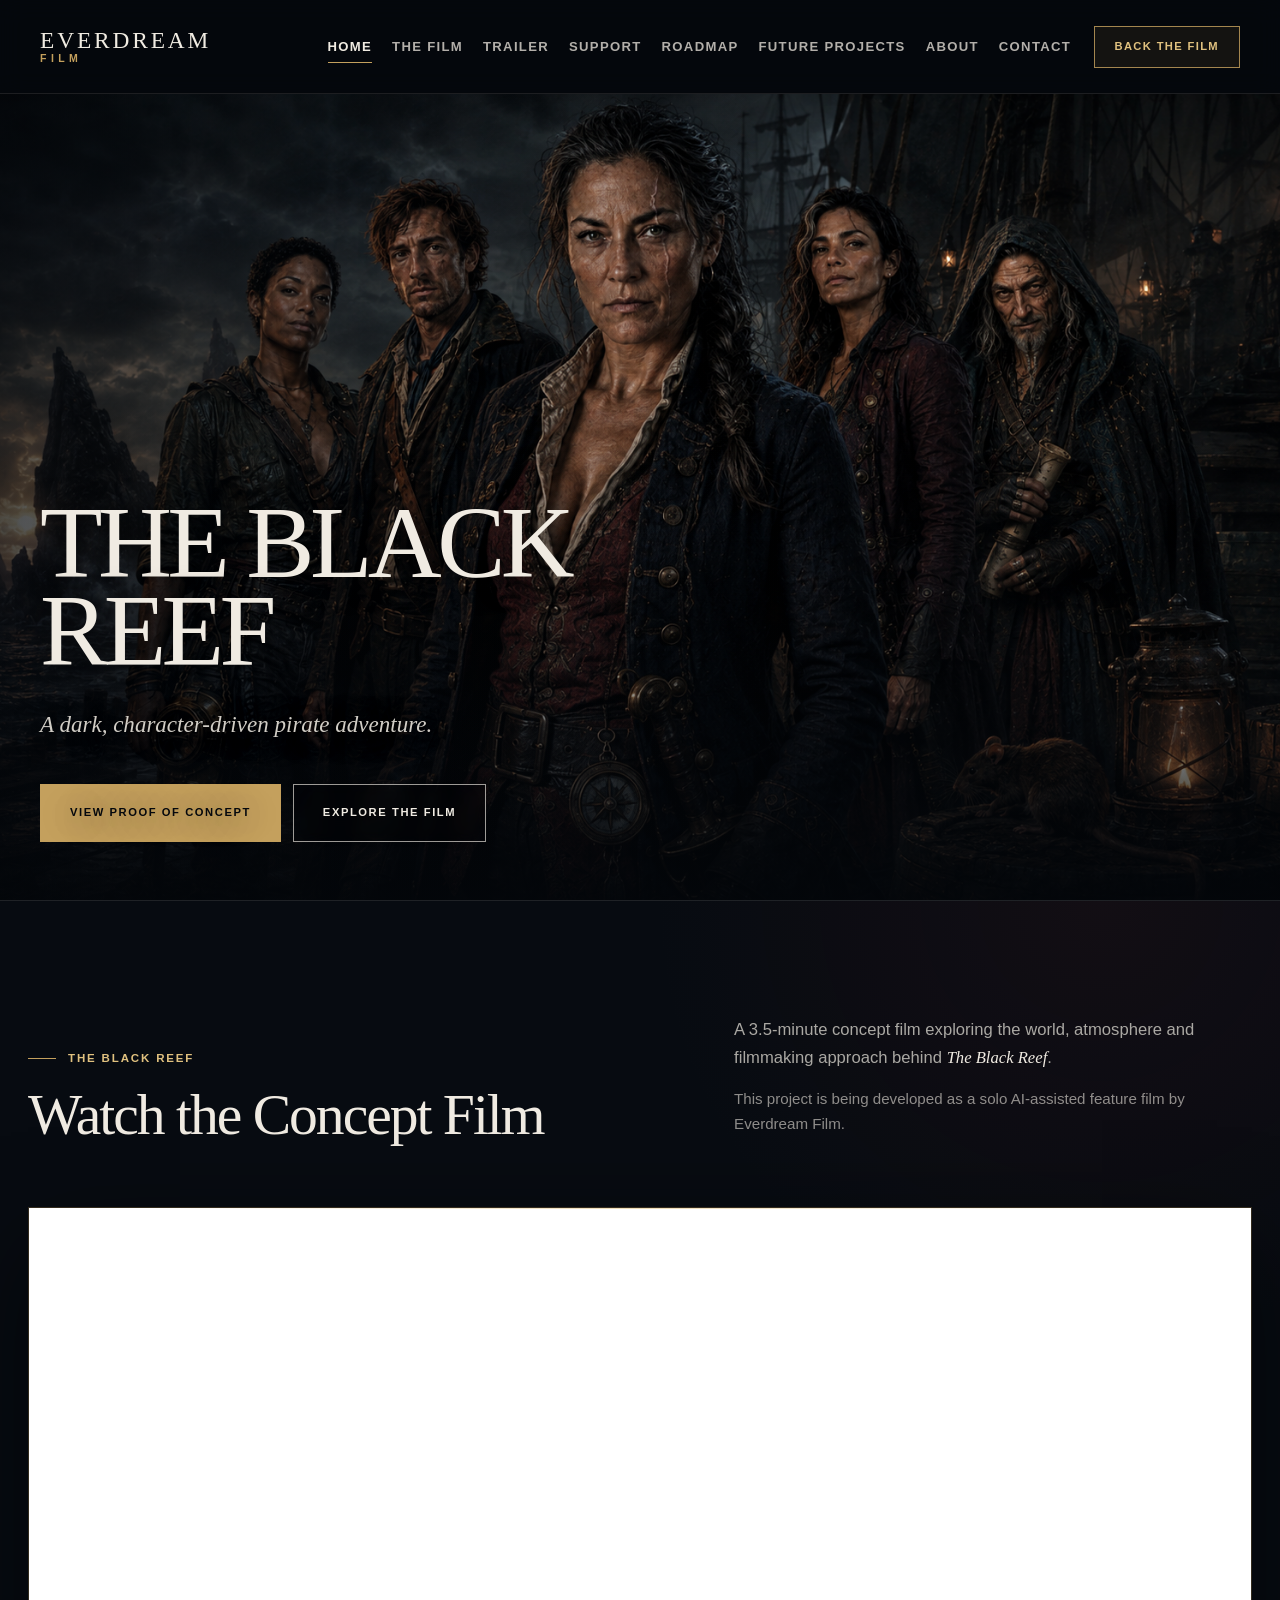
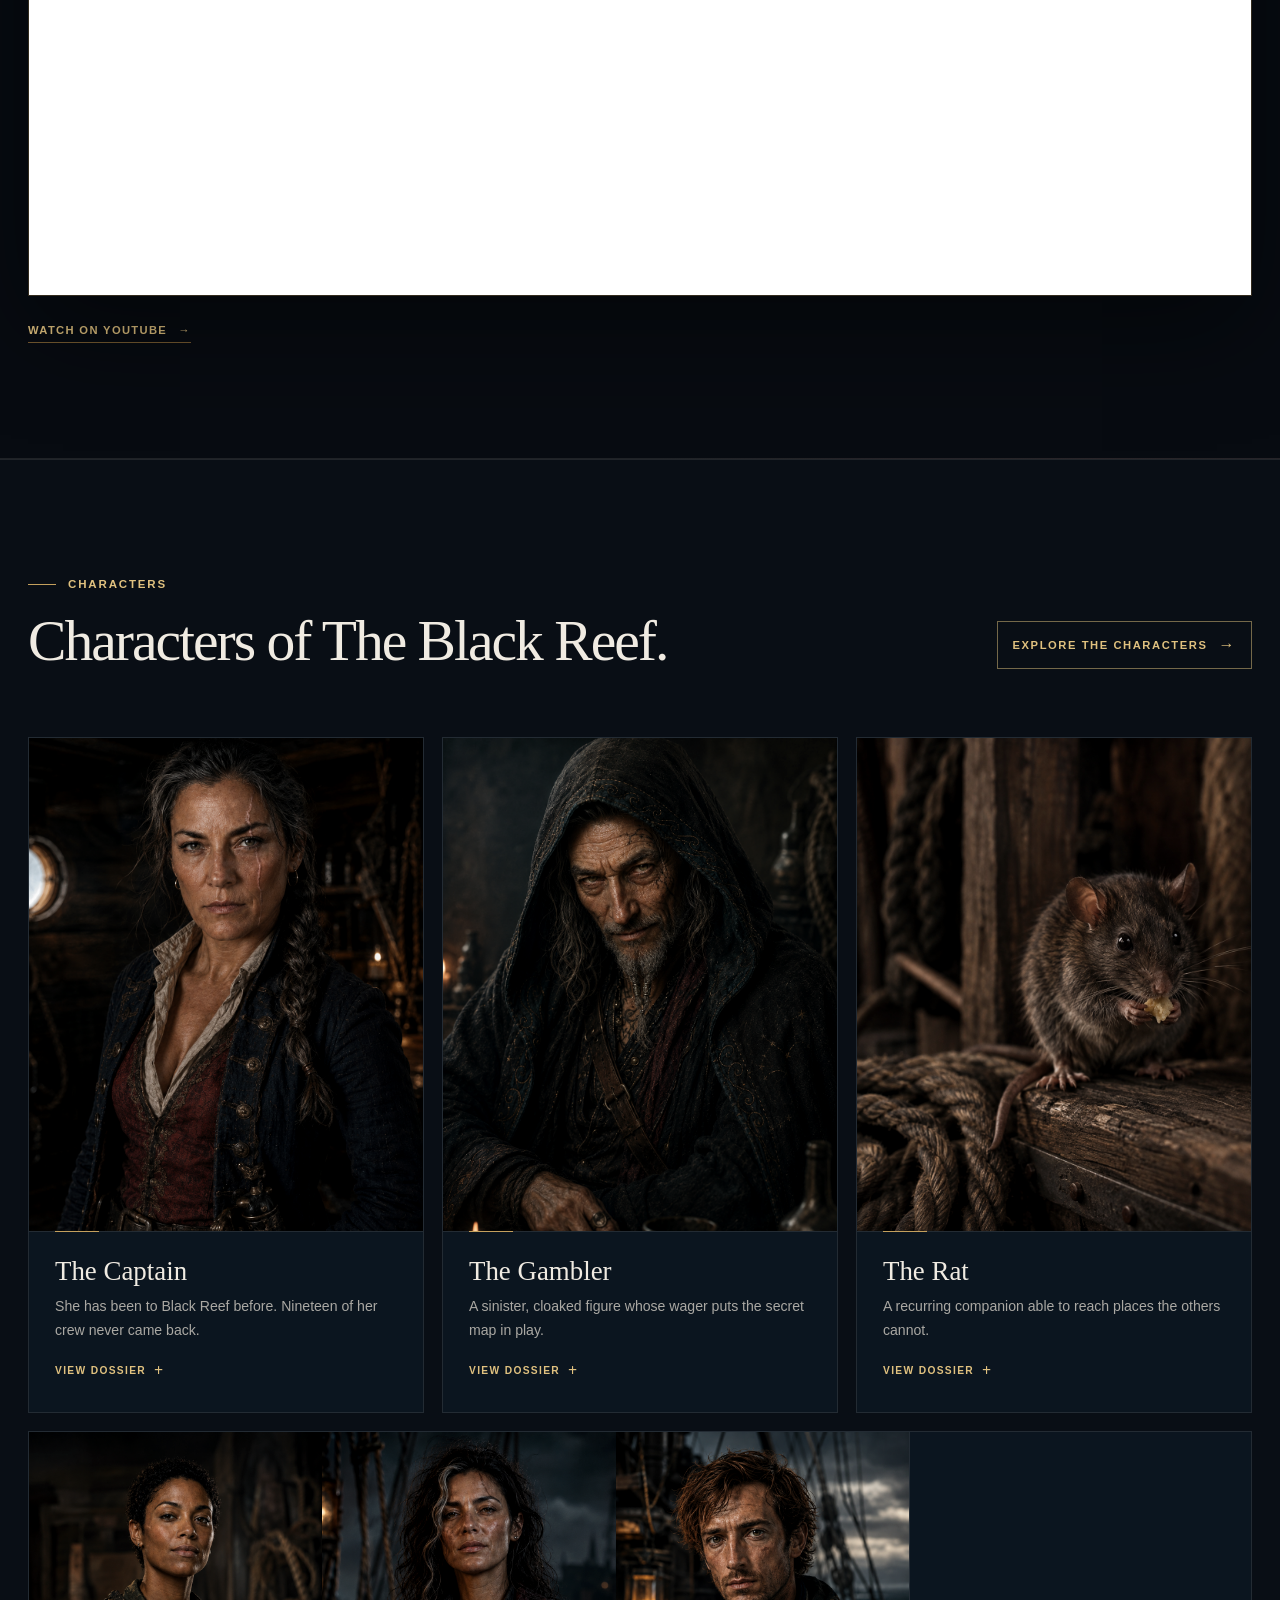
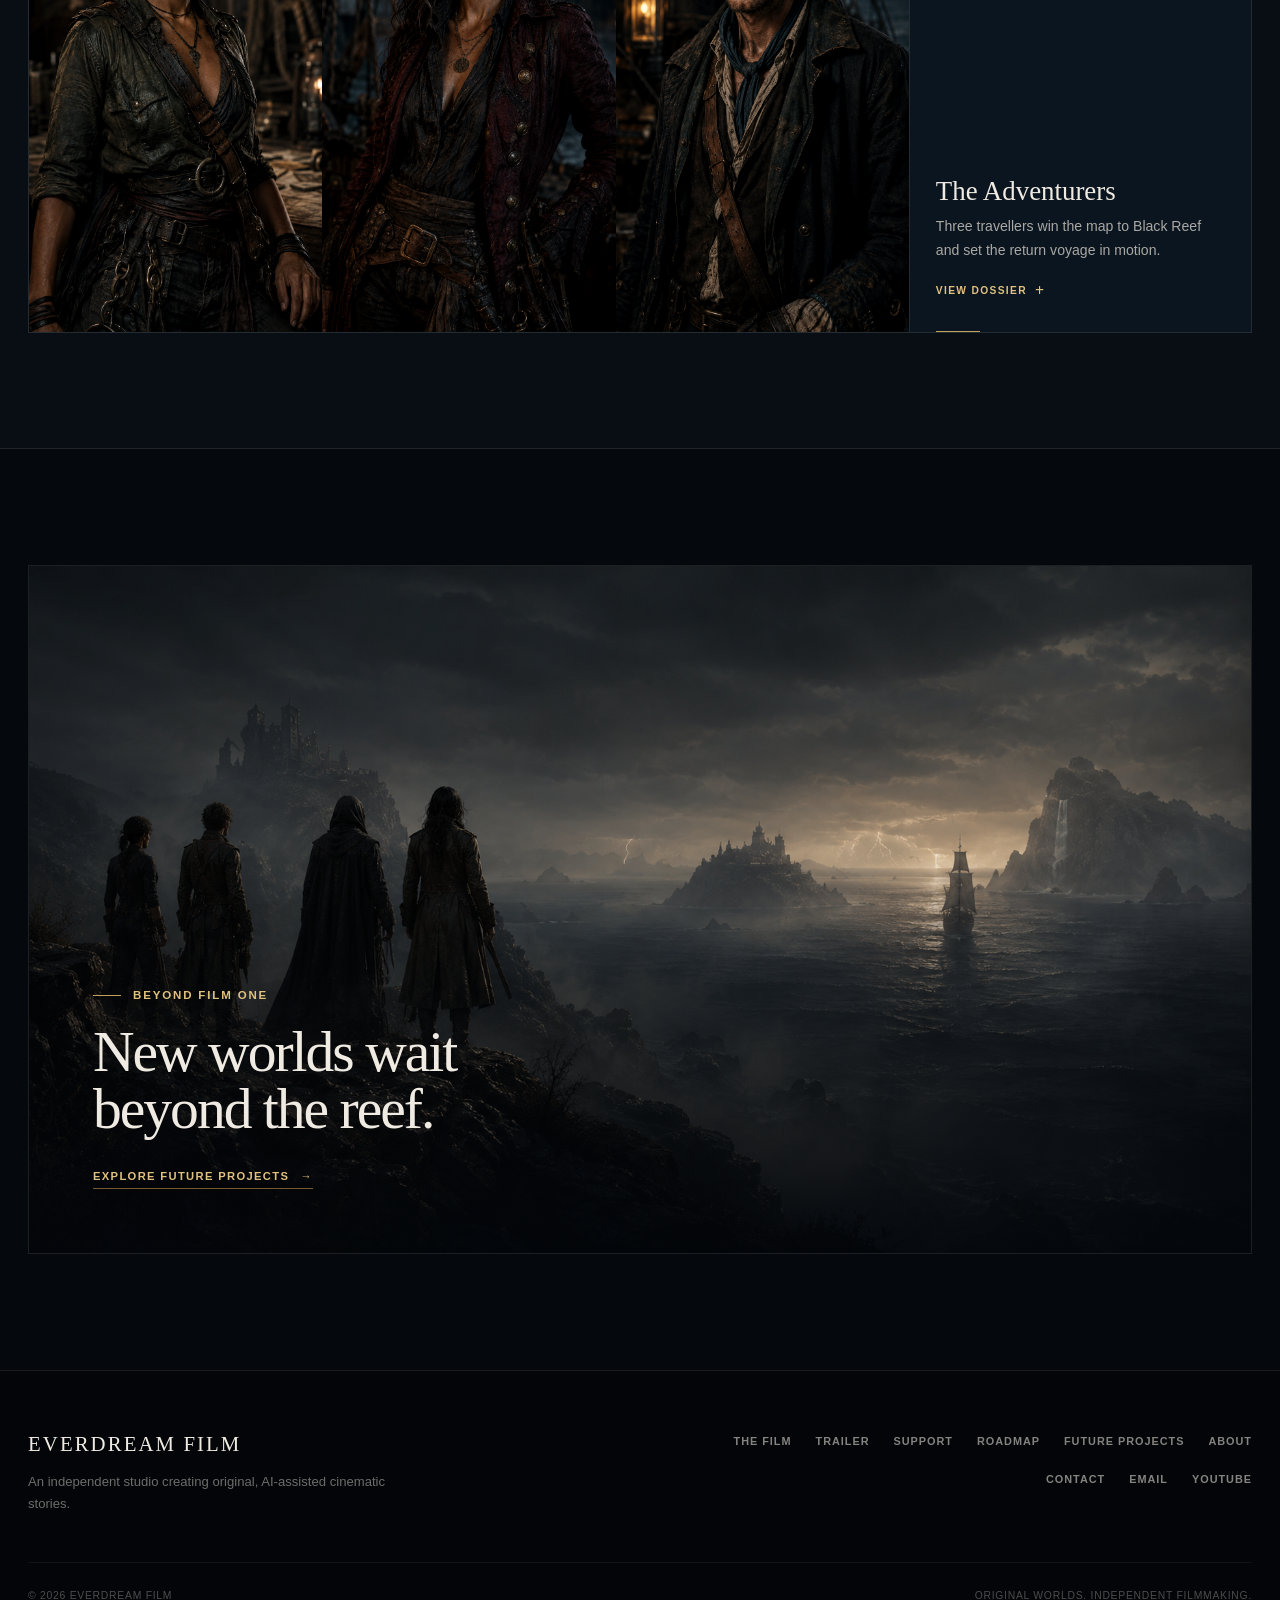
==== commit dad50761: "Update form" ====
--- a/index.html
+++ b/index.html
@@ -18,8 +18,8 @@
     <meta name="twitter:description" content="A dark, character-driven pirate adventure from independent studio Everdream Film.">
     <meta name="twitter:image" content="https://everdreamfilm.com/assets/images/hero-black-reef.png">
     <title>The Black Reef | Everdream Film</title>
-    <link rel="stylesheet" href="css/styles.css?v=20260813">
-    <script src="js/main.js?v=20260813" defer></script>
+    <link rel="stylesheet" href="css/styles.css?v=20260814-1">
+    <script src="js/main.js?v=20260814-1" defer></script>
   </head>
   <body class="home-page">
     <a class="skip-link" href="#main-content">Skip to content</a>
@@ -64,21 +64,31 @@
         </div>
       </section>
 
-      <section class="section home-trailer" aria-labelledby="featured-trailer-title">
+      <section class="section home-concept-film" aria-labelledby="concept-film-title">
         <div class="shell">
-          <div class="section-heading section-heading--tight">
-            <div>
-              <p class="eyebrow">Proof of concept</p>
-              <h2 class="section-title" id="featured-trailer-title">A first look at The Black Reef.</h2>
+          <div class="concept-film__intro">
+            <div class="concept-film__heading">
+              <p class="eyebrow">The Black Reef</p>
+              <h2 class="section-title" id="concept-film-title">Watch the Concept Film</h2>
             </div>
-            <p class="section-heading__copy">A completed 7–8 minute proof of concept for the world, tone, and cinematic language of The Black Reef.</p>
+            <div class="concept-film__copy">
+              <p>A 3.5-minute concept film exploring the world, atmosphere and filmmaking approach behind <em>The Black Reef</em>.</p>
+              <p>This project is being developed as a solo AI-assisted feature film by Everdream Film.</p>
+            </div>
           </div>
 
-          <a class="trailer-poster" href="trailer.html" aria-label="Enter The Black Reef proof-of-concept screening room">
-            <img src="assets/images/trailer-black-reef.png" alt="The Black Reef proof-of-concept artwork featuring the crew at sea" loading="lazy">
-            <span class="screening-mark" aria-hidden="true">Enter screening room <span>→</span></span>
-            <span class="trailer-poster__meta">Proof of concept · 7–8 minutes</span>
-          </a>
+          <div class="concept-film-frame">
+            <iframe
+              src="https://www.youtube.com/embed/sjWEbDg88ZM"
+              title="The Black Reef concept film"
+              loading="lazy"
+              referrerpolicy="strict-origin-when-cross-origin"
+              allow="accelerometer; clipboard-write; encrypted-media; gyroscope; picture-in-picture; web-share"
+              allowfullscreen
+            ></iframe>
+          </div>
+
+          <a class="text-link concept-film__youtube" href="https://youtu.be/sjWEbDg88ZM" target="_blank" rel="noopener noreferrer">Watch on YouTube</a>
         </div>
       </section>
 
@@ -163,6 +173,7 @@
             <li><a href="projects.html">Future Projects</a></li>
             <li><a href="about.html">About</a></li>
             <li><a href="contact.html">Contact</a></li>
+            <li><a href="mailto:everdreamfilm@hotmail.com">Email</a></li>
             <li><a href="https://www.youtube.com/@EverdreamAI" target="_blank" rel="noopener noreferrer">YouTube</a></li>
           </ul>
         </div>
--- a/css/styles.css
+++ b/css/styles.css
@@ -515,7 +515,68 @@
 .home-hero .button-row { margin-top: 40px; }
 .home-hero .button { min-height: 58px; padding: 15px 29px; }
 
-.home-trailer { background: #070b11; }
+.home-concept-film {
+  position: relative;
+  overflow: hidden;
+  border-top: 1px solid var(--line-soft);
+  border-bottom: 1px solid var(--line-soft);
+  background:
+    radial-gradient(circle at 86% 0%, rgba(104, 33, 40, 0.12), transparent 28%),
+    #070b11;
+}
+
+.concept-film__intro {
+  display: grid;
+  grid-template-columns: minmax(0, 0.88fr) minmax(320px, 0.72fr);
+  gap: clamp(44px, 8vw, 120px);
+  align-items: end;
+  max-width: 1200px;
+}
+
+.concept-film__heading .section-title { max-width: 680px; }
+
+.concept-film__copy {
+  max-width: 610px;
+  padding-bottom: 6px;
+  color: var(--muted);
+  font-size: clamp(1rem, 1.3vw, 1.12rem);
+}
+
+.concept-film__copy p { margin: 0; }
+.concept-film__copy p + p { margin-top: 16px; color: rgba(240, 235, 226, 0.58); font-size: 0.91em; }
+.concept-film__copy em { color: var(--paper); font-family: var(--serif); font-style: italic; }
+
+.concept-film-frame {
+  position: relative;
+  width: 100%;
+  margin-top: clamp(38px, 5vw, 66px);
+  overflow: hidden;
+  border: 1px solid rgba(196, 160, 93, 0.26);
+  background: #020408;
+  box-shadow: 0 34px 100px rgba(0, 0, 0, 0.46);
+  aspect-ratio: 16 / 9;
+}
+
+.concept-film-frame::before {
+  position: absolute;
+  top: 0;
+  right: 10%;
+  left: 10%;
+  z-index: 1;
+  height: 1px;
+  background: linear-gradient(90deg, transparent, rgba(224, 193, 127, 0.55), transparent);
+  content: "";
+  pointer-events: none;
+}
+
+.concept-film-frame iframe {
+  display: block;
+  width: 100%;
+  height: 100%;
+  border: 0;
+}
+
+.concept-film__youtube { margin-top: 25px; }
 
 .js .home-page .reveal-section {
   opacity: 0;
@@ -1041,6 +1102,7 @@
 
 /* Trailer page */
 .trailer-stage { position: relative; }
+.trailer-stage .concept-film-frame { margin-top: 0; }
 
 .trailer-stage__frame {
   position: relative;
@@ -1339,12 +1401,90 @@
 .contact-categories li + li { margin-top: 7px; }
 .contact-categories li::before { position: absolute; top: 0.78em; left: 0; width: 6px; height: 1px; background: var(--gold-dark); content: ""; }
 
-.contact-options { border-top: 1px solid var(--line-soft); }
-.contact-option { position: relative; padding: clamp(34px, 5vw, 58px) 0; border-bottom: 1px solid var(--line-soft); }
-.contact-option__index { position: absolute; top: 18px; right: 0; color: rgba(240, 235, 226, 0.05); font-family: var(--serif); font-size: clamp(4rem, 7vw, 6.5rem); line-height: 1; }
-.contact-option h2 { max-width: 520px; margin: 0; font-family: var(--serif); font-size: clamp(2rem, 3.5vw, 3.3rem); font-weight: 400; line-height: 1.04; }
-.contact-option > p:not(.eyebrow) { max-width: 580px; margin: 18px 0 0; color: var(--muted); }
-.contact-option .button { margin-top: 28px; }
+.contact-form-panel {
+  position: relative;
+  padding: clamp(30px, 5vw, 58px);
+  border: 1px solid var(--line-soft);
+  background:
+    radial-gradient(circle at 100% 0%, rgba(196, 160, 93, 0.07), transparent 30%),
+    var(--ink-soft);
+  box-shadow: 0 28px 80px rgba(0, 0, 0, 0.22);
+}
+
+.contact-form-title {
+  max-width: 560px;
+  margin: 0;
+  font-family: var(--serif);
+  font-size: clamp(2.45rem, 4.5vw, 4.15rem);
+  font-weight: 400;
+  line-height: 1;
+}
+
+.contact-form-intro {
+  max-width: 590px;
+  margin: 18px 0 0;
+  color: var(--muted);
+}
+
+.contact-form { position: relative; margin-top: clamp(32px, 5vw, 48px); }
+.contact-form__fields { display: grid; gap: 22px; }
+.form-grid { display: grid; grid-template-columns: repeat(2, minmax(0, 1fr)); gap: 18px; }
+.form-field { display: grid; gap: 9px; }
+
+.form-field label {
+  color: rgba(240, 235, 226, 0.76);
+  font-size: 0.72rem;
+  font-weight: 700;
+  letter-spacing: 0.09em;
+  text-transform: uppercase;
+}
+
+.form-field input,
+.form-field textarea {
+  width: 100%;
+  border: 1px solid rgba(240, 235, 226, 0.16);
+  border-radius: 0;
+  background: rgba(3, 6, 10, 0.64);
+  color: var(--paper);
+  font: inherit;
+  transition: border-color var(--ease), background var(--ease), box-shadow var(--ease);
+}
+
+.form-field input { min-height: 54px; padding: 12px 15px; }
+.form-field textarea { min-height: 190px; padding: 14px 15px; line-height: 1.55; resize: vertical; }
+.form-field input:hover,
+.form-field textarea:hover { border-color: rgba(224, 193, 127, 0.38); }
+.form-field input:focus,
+.form-field textarea:focus {
+  border-color: var(--gold);
+  outline: 0;
+  background: rgba(3, 6, 10, 0.9);
+  box-shadow: 0 0 0 3px rgba(196, 160, 93, 0.12);
+}
+
+.form-honeypot {
+  position: absolute;
+  left: -10000px;
+  width: 1px;
+  height: 1px;
+  overflow: hidden;
+}
+
+.contact-form__submit { margin-top: 27px; }
+.contact-form__submit:disabled { cursor: wait; opacity: 0.68; transform: none; }
+
+.form-status {
+  margin: 22px 0 0;
+  padding: 13px 16px;
+  border-left: 2px solid var(--gold-dark);
+  background: rgba(196, 160, 93, 0.07);
+  color: rgba(240, 235, 226, 0.86);
+  font-size: 0.91rem;
+}
+
+.form-status[hidden] { display: none; }
+.form-status--error { border-left-color: #a84e55; background: rgba(104, 33, 40, 0.13); }
+.form-status a { color: var(--gold-light); text-decoration: underline; text-decoration-color: rgba(224, 193, 127, 0.45); text-underline-offset: 3px; }
 
 /* Closing callout and footer */
 .closing-cta {
@@ -1410,6 +1550,8 @@
   .film-world__inner {
     grid-template-columns: minmax(0, 620px) minmax(0, 1fr);
   }
+  .concept-film__intro { grid-template-columns: 1fr; gap: 24px; }
+  .contact-layout { grid-template-columns: 1fr; gap: 45px; }
 }
 
 @media (max-width: 760px), (max-device-width: 760px) {
@@ -1436,6 +1578,8 @@
   .section-heading .text-link { align-self: flex-start; }
   .section-title { font-size: clamp(2.35rem, 12vw, 3.6rem); }
   .section-heading__copy { max-width: 100%; }
+  .concept-film__copy { max-width: 620px; }
+  .concept-film-frame { margin-top: 34px; }
   .intro-grid,
   .support-summary,
   .support-note,
@@ -1528,6 +1672,9 @@
   .contact-hero { min-height: 390px; background-position: 58% center; }
   .contact-hero__inner { padding-top: 84px; padding-bottom: 55px; }
   .contact-layout { grid-template-columns: 1fr; gap: 45px; }
+  .form-grid { grid-template-columns: 1fr; gap: 22px; }
+  .contact-form-panel { padding: 28px 22px 32px; }
+  .contact-form__submit { width: 100%; }
   .character-dialog { width: calc(100% - 24px); max-height: calc(100dvh - 24px); overflow-y: auto; }
   .character-dialog__surface { grid-template-columns: 1fr; min-height: 0; }
   .character-dialog__portrait { height: min(46dvh, 380px); }
